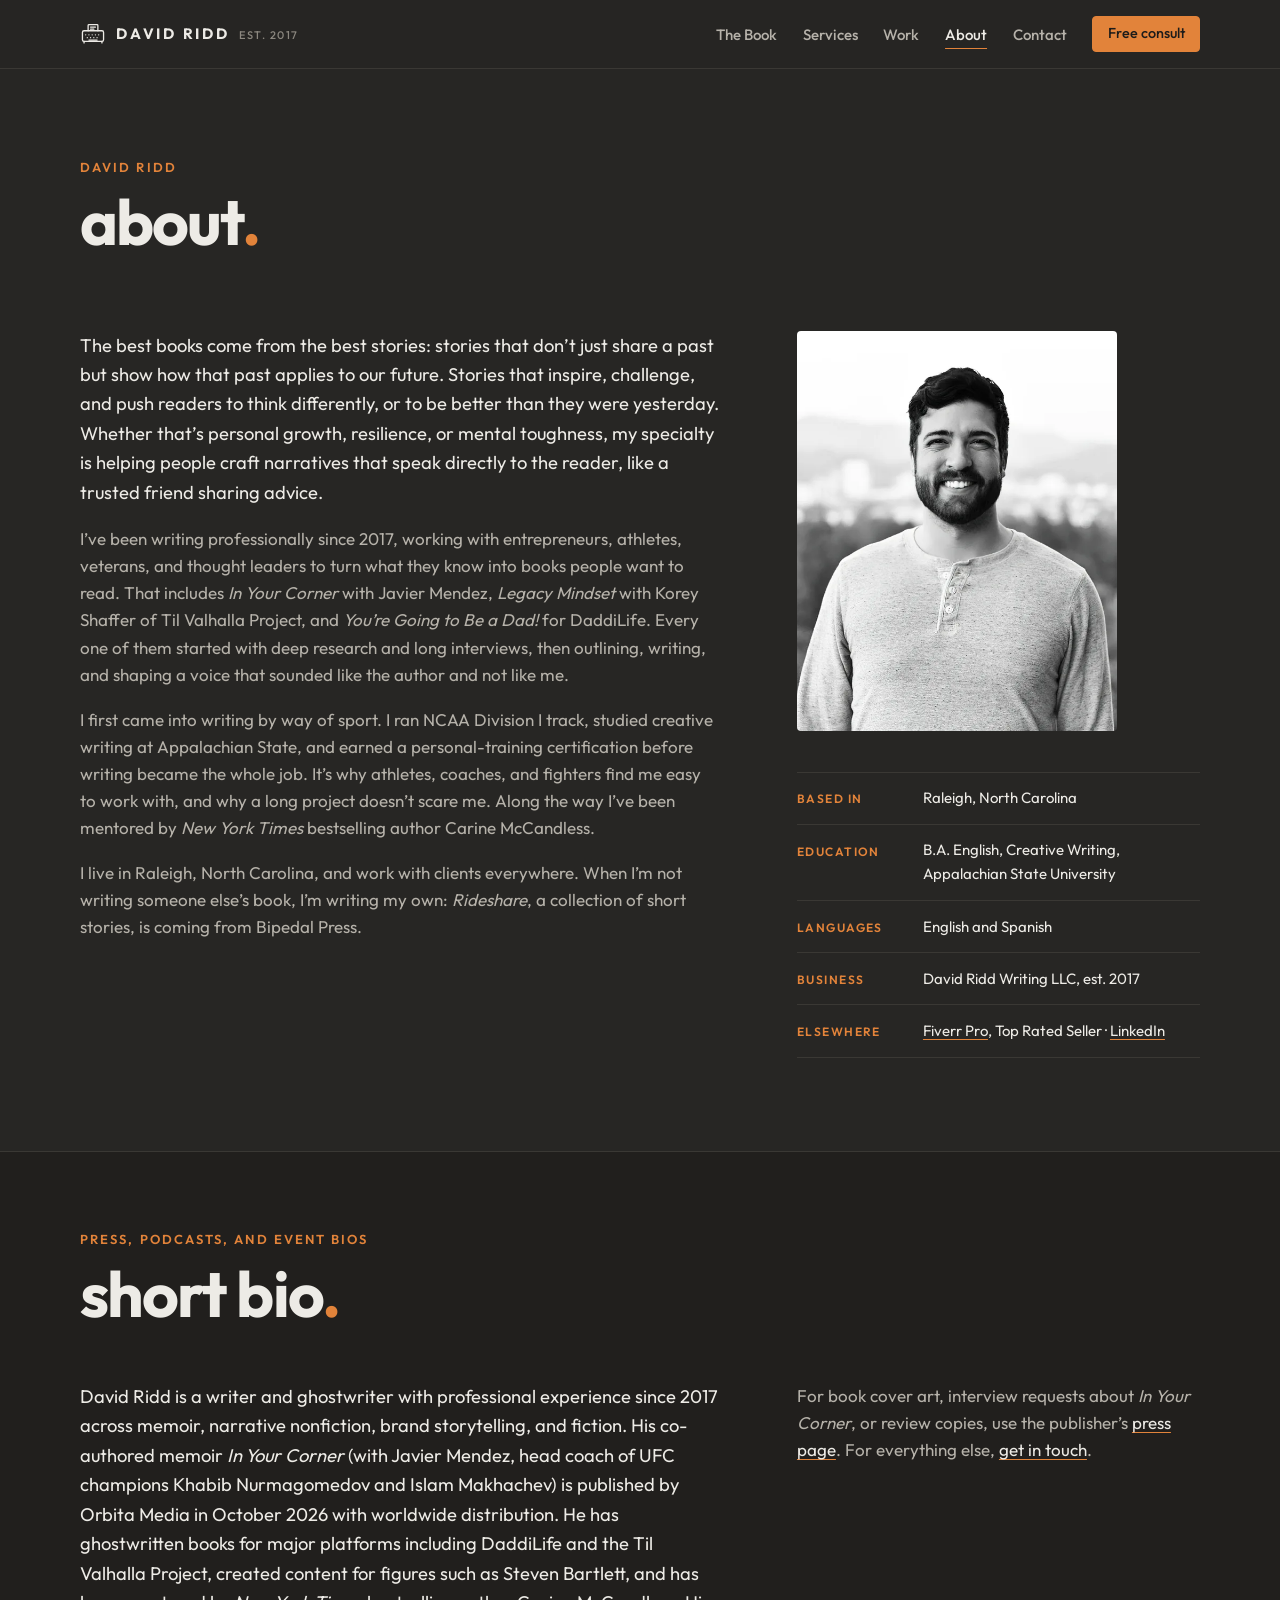
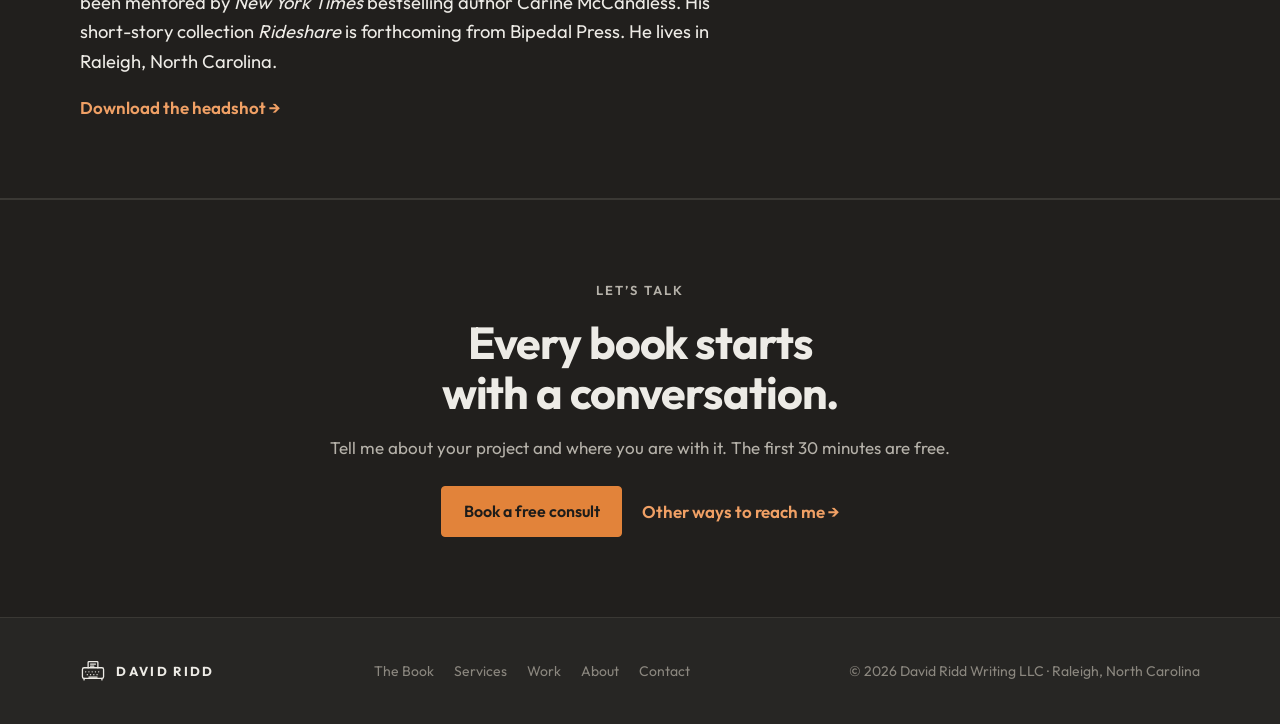
==== about/index.html @ ae66b0ed "Add site" ====
<!DOCTYPE html>
<html lang="en" class="no-js">
<head>
  <meta charset="utf-8">
  <meta name="viewport" content="width=device-width, initial-scale=1">
  <script>document.documentElement.className = document.documentElement.className.replace("no-js", "js");</script>
  <title>About David Ridd</title>
  <meta name="description" content="David Ridd came to writing by way of sport. Writer in Raleigh, North Carolina, since 2017; six books ghostwritten or co-authored.">
  <link rel="canonical" href="https://davidridd.com/about/">
  <meta name="robots" content="index, follow">
  <meta name="theme-color" content="#272624">
  <meta name="author" content="David Ridd">

  <!-- Social previews -->
  <meta property="og:type" content="website">
  <meta property="og:site_name" content="David Ridd">
  <meta property="og:title" content="About David Ridd">
  <meta property="og:description" content="David Ridd came to writing by way of sport. Writer in Raleigh, North Carolina, since 2017; six books ghostwritten or co-authored.">
  <meta property="og:url" content="https://davidridd.com/about/">
  <meta property="og:image" content="https://davidridd.com/assets/og-image.jpg">
  <meta property="og:image:width" content="1200">
  <meta property="og:image:height" content="630">
  <meta property="og:image:alt" content="David Ridd, ghostwriter and editor, with the cover of In Your Corner">
  <meta name="twitter:card" content="summary_large_image">
  <meta name="twitter:title" content="About David Ridd">
  <meta name="twitter:description" content="David Ridd came to writing by way of sport. Writer in Raleigh, North Carolina, since 2017; six books ghostwritten or co-authored.">
  <meta name="twitter:image" content="https://davidridd.com/assets/og-image.jpg">

  <!-- Icons -->
  <link rel="icon" href="../favicon.svg" type="image/svg+xml">
  <link rel="icon" href="../favicon-32.png" sizes="32x32" type="image/png">
  <link rel="apple-touch-icon" href="../apple-touch-icon.png">

  <!-- The typeface is self-hosted: the site makes no third-party requests -->
  <link rel="preload" href="../assets/fonts/Outfit.woff2" as="font" type="font/woff2" crossorigin>
  <link rel="stylesheet" href="../assets/styles.css">
  <script type="application/ld+json">
  {
    "@context": "https://schema.org",
    "@graph": [
      {
        "@type": "Person",
        "@id": "https://davidridd.com/#person",
        "name": "David Ridd",
        "alternateName": "David W. Riddleberger II",
        "jobTitle": "Ghostwriter, developmental editor, and novel coach",
        "description": "Ghostwriter, developmental editor, and novel coach based in Raleigh, North Carolina. Co-author of In Your Corner with Javier Mendez.",
        "url": "https://davidridd.com/",
        "image": "https://davidridd.com/assets/headshot-1200.jpg",
        "address": { "@type": "PostalAddress", "addressLocality": "Raleigh", "addressRegion": "NC", "addressCountry": "US" },
        "alumniOf": { "@type": "CollegeOrUniversity", "name": "Appalachian State University" },
        "knowsLanguage": ["en", "es"],
        "sameAs": ["https://www.linkedin.com/in/david-riddleberger-ii-784300b7/", "https://www.fiverr.com/davidridd1", "https://www.instagram.com/riddwrites/", "https://www.amazon.com/stores/David-Ridd/author/B06WVLKZYP"]
      },
      {
        "@type": "WebSite",
        "@id": "https://davidridd.com/#website",
        "url": "https://davidridd.com/",
        "name": "David Ridd",
        "publisher": { "@id": "https://davidridd.com/#person" }
      }
    ]
  }
  </script>
</head>
<body>
  <a class="skip" href="#main">Skip to content</a>
  <header class="site-header">
    <nav class="wrap nav" aria-label="Main">
      <a class="brand" href="../" aria-label="David Ridd, home">
        <svg viewBox="0 0 32 32" fill="none" stroke="currentColor" stroke-width="1.6" stroke-linecap="round" stroke-linejoin="round" aria-hidden="true" focusable="false">
          <path d="M10 12V5.5a1 1 0 0 1 1-1h10a1 1 0 0 1 1 1V12"/>
          <path d="M13 7.5h6M13 10h4"/>
          <rect x="3" y="12" width="26" height="13" rx="2"/>
          <path d="M7 17h.01M11 17h.01M15 17h.01M19 17h.01M23 17h.01M9 20.5h.01M13 20.5h.01M17 20.5h.01M21 20.5h.01"/>
          <path d="M11 23.5h10"/>
          <path d="M5 25v2M27 25v2"/>
        </svg>
        <span>David Ridd <small>est. 2017</small></span>
      </a>
      <button class="nav-toggle" type="button" aria-expanded="false" aria-controls="nav-links" aria-label="Open menu">
        <span></span><span></span><span></span>
      </button>
      <ul class="nav-links" id="nav-links">
        <li><a href="../book/">The Book</a></li>
        <li><a href="../services/">Services</a></li>
        <li><a href="../work/">Work</a></li>
        <li><a href="../about/" aria-current="page">About</a></li>
        <li><a href="../contact/">Contact</a></li>
        <li class="cta"><a class="btn btn-primary" href="https://calendly.com/davidriddwriting" target="_blank" rel="noopener">Free consult</a></li>
      </ul>
    </nav>
  </header>

  <main id="main">

    <section class="page-head">
      <div class="wrap">
        <div class="sec-head">
          <p class="eyebrow">David Ridd</p>
          <h1 class="sec-title">about<span class="dot">.</span></h1>
        </div>
      </div>
    </section>

    <section aria-label="About David Ridd">
      <div class="wrap">
        <div class="about-grid">
          <div class="about-text">
            <p>The best books come from the best stories: stories that don&rsquo;t just share a past but show how that past applies to our future. Stories that inspire, challenge, and push readers to think differently, or to be better than they were yesterday. Whether that&rsquo;s personal growth, resilience, or mental toughness, my specialty is helping people craft narratives that speak directly to the reader, like a trusted friend sharing advice.</p>
            <p>I&rsquo;ve been writing professionally since 2017, working with entrepreneurs, athletes, veterans, and thought leaders to turn what they know into books people want to read. That includes <em>In Your Corner</em> with Javier Mendez, <em>Legacy Mindset</em> with Korey Shaffer of Til Valhalla Project, and <em>You&rsquo;re Going to Be a Dad!</em> for DaddiLife. Every one of them started with deep research and long interviews, then outlining, writing, and shaping a voice that sounded like the author and not like me.</p>
            <p>I first came into writing by way of sport. I ran NCAA Division I track, studied creative writing at Appalachian State, and earned a personal-training certification before writing became the whole job. It&rsquo;s why athletes, coaches, and fighters find me easy to work with, and why a long project doesn&rsquo;t scare me. Along the way I&rsquo;ve been mentored by <em>New York Times</em> bestselling author Carine McCandless.</p>
            <p>I live in Raleigh, North Carolina, and work with clients everywhere. When I&rsquo;m not writing someone else&rsquo;s book, I&rsquo;m writing my own: <em>Rideshare</em>, a collection of short stories, is coming from Bipedal Press.</p>
          </div>
          <div class="about-side">
            <picture>
              <source type="image/webp" srcset="../assets/headshot-600.webp 600w, ../assets/headshot-1200.webp 1200w" sizes="(max-width: 820px) 300px, 320px">
              <img src="../assets/headshot-600.jpg" srcset="../assets/headshot-600.jpg 600w, ../assets/headshot-1200.jpg 1200w" sizes="(max-width: 820px) 300px, 320px" width="600" height="769" alt="David Ridd, smiling, in a grey henley with a city skyline out of focus behind him">
            </picture>
            <dl class="facts">
              <div><dt>Based in</dt><dd>Raleigh, North Carolina</dd></div>
              <div><dt>Education</dt><dd>B.A. English, Creative Writing, Appalachian State University</dd></div>
              <div><dt>Languages</dt><dd>English and Spanish</dd></div>
              <div><dt>Business</dt><dd>David Ridd Writing LLC, est. 2017</dd></div>
              <div><dt>Elsewhere</dt><dd><a href="https://www.fiverr.com/davidridd1" target="_blank" rel="noopener">Fiverr Pro</a>, Top Rated Seller &middot; <a href="https://www.linkedin.com/in/david-riddleberger-ii-784300b7/" target="_blank" rel="noopener">LinkedIn</a></dd></div>
            </dl>
          </div>
        </div>
      </div>
    </section>

    <section class="tint" aria-labelledby="press-label">
      <div class="wrap">
        <div class="sec-head">
          <p class="eyebrow">Press, podcasts, and event bios</p>
          <h2 class="sec-title" id="press-label">short bio<span class="dot">.</span></h2>
        </div>
        <div class="about-grid">
          <div class="about-text">
            <p class="muted">David Ridd is a writer and ghostwriter with professional experience since 2017 across memoir, narrative nonfiction, brand storytelling, and fiction. His co-authored memoir <em>In Your Corner</em> (with Javier Mendez, head coach of UFC champions Khabib Nurmagomedov and Islam Makhachev) is published by Orbita Media in October 2026 with worldwide distribution. He has ghostwritten books for major platforms including DaddiLife and the Til Valhalla Project, created content for figures such as Steven Bartlett, and has been mentored by <em>New York Times</em> bestselling author Carine McCandless. His short-story collection <em>Rideshare</em> is forthcoming from Bipedal Press. He lives in Raleigh, North Carolina.</p>
            <p><a class="arrow-link" href="../assets/headshot-1200.jpg" download="David-Ridd-headshot.jpg">Download the headshot</a></p>
          </div>
          <div class="about-side">
            <p class="muted">For book cover art, interview requests about <em>In Your Corner</em>, or review copies, use the publisher&rsquo;s <a href="https://inyourcornerbook.com/pages/press" target="_blank" rel="noopener">press page</a>. For everything else, <a href="../contact/">get in touch</a>.</p>
          </div>
        </div>
      </div>
    </section>

    <section class="cta-band" aria-labelledby="cta-title">
      <div class="wrap inner">
        <p class="eyebrow">Let&rsquo;s talk</p>
        <h2 id="cta-title">Every book starts with a conversation.</h2>
        <p>Tell me about your project and where you are with it. The first 30 minutes are free.</p>
        <div class="actions">
          <a class="btn btn-primary" href="https://calendly.com/davidriddwriting" target="_blank" rel="noopener">Book a free consult</a>
          <a class="arrow-link" href="../contact/">Other ways to reach me</a>
        </div>
      </div>
    </section>

  </main>

  <footer class="site-footer">
    <div class="wrap footer-grid">
      <a class="brand" href="../">
        <svg viewBox="0 0 32 32" fill="none" stroke="currentColor" stroke-width="1.6" stroke-linecap="round" stroke-linejoin="round" aria-hidden="true" focusable="false">
          <path d="M10 12V5.5a1 1 0 0 1 1-1h10a1 1 0 0 1 1 1V12"/>
          <path d="M13 7.5h6M13 10h4"/>
          <rect x="3" y="12" width="26" height="13" rx="2"/>
          <path d="M7 17h.01M11 17h.01M15 17h.01M19 17h.01M23 17h.01M9 20.5h.01M13 20.5h.01M17 20.5h.01M21 20.5h.01"/>
          <path d="M11 23.5h10"/>
          <path d="M5 25v2M27 25v2"/>
        </svg>
        <span>David Ridd</span>
      </a>
      <ul class="footer-links"><li><a href="../book/">The Book</a></li><li><a href="../services/">Services</a></li><li><a href="../work/">Work</a></li><li><a href="../about/">About</a></li><li><a href="../contact/">Contact</a></li></ul>
      <p>&copy; 2026 David Ridd Writing LLC &middot; Raleigh, North Carolina</p>
    </div>
  </footer>

  <script src="../assets/site.js" defer></script>
</body>
</html>
---- assets/styles.css ----
/* davidridd.com
   Layout: short pages with one reading measure for prose, a wider bleed for the
   book, thin hairlines as breaks, and the bold lowercase-with-period section
   labels carried over from Ridd's portfolio.
   Palette: Ridd's own charcoal and cream, with a burnt-orange accent.
   To change the accent, edit --accent and --accent-2 below; nothing else. */

@font-face {
  font-family: "Outfit";
  src: url("fonts/Outfit.woff2") format("woff2");
  font-weight: 100 900;
  font-style: normal;
  font-display: swap;
}

:root {
  color-scheme: dark;
  --bg: #272624;
  --bg-2: #211f1d;
  --ink: #edebe6;
  --ink-2: #b6b2aa;
  --ink-3: #8b877f;
  --rule: #3a3834;
  --accent: #e2833a;
  --accent-2: #f0a065;
  --accent-ink: #1d1c1a;
  --sans: "Outfit", -apple-system, BlinkMacSystemFont, "Segoe UI", Roboto, "Helvetica Neue", Arial, sans-serif;
  --wrap: 1120px;
  --gutter: clamp(16px, 5vw, 48px);
  --measure: 62ch;
  --nav-h: 68px;
}

/* ---------- Base ---------- */
*, *::before, *::after { box-sizing: border-box; }
html { scroll-behavior: smooth; -webkit-text-size-adjust: 100%; }
@media (prefers-reduced-motion: reduce) {
  html { scroll-behavior: auto; }
  *, *::before, *::after { transition: none !important; animation: none !important; }
}
body {
  margin: 0;
  background: var(--bg);
  color: var(--ink);
  font-family: var(--sans);
  font-size: 1.0625rem;
  line-height: 1.6;
  -webkit-font-smoothing: antialiased;
  text-rendering: optimizeLegibility;
}
img { max-width: 100%; height: auto; display: block; }
a { color: var(--ink); text-decoration: underline; text-decoration-thickness: 1px; text-underline-offset: 0.18em; text-decoration-color: var(--accent); }
a:hover { color: var(--accent-2); text-decoration-color: currentColor; }
:focus-visible { outline: 2px solid var(--accent-2); outline-offset: 3px; border-radius: 2px; }
h1, h2, h3 { font-family: var(--sans); font-weight: 700; line-height: 1.1; margin: 0; text-wrap: balance; letter-spacing: -0.015em; }
p { margin: 0; }
ul, ol { margin: 0; padding: 0; }
em, i { font-style: italic; }
strong { font-weight: 600; }
.wrap { width: min(100% - 2 * var(--gutter), var(--wrap)); margin-inline: auto; }
.measure { max-width: var(--measure); }

.skip {
  position: absolute; left: 16px; top: -60px; z-index: 100;
  background: var(--accent); color: var(--accent-ink); padding: .6em 1em; border-radius: 4px; font-weight: 600;
}
.skip:focus { top: 12px; }

/* ---------- Type roles ---------- */
.eyebrow {
  font-size: .8125rem;
  font-weight: 600;
  letter-spacing: .16em;
  text-transform: uppercase;
  color: var(--accent);
}
.sec-title {
  font-size: clamp(2.6rem, 1.6rem + 3vw, 4.2rem);
  font-weight: 700;
  letter-spacing: -0.03em;
  line-height: 1;
}
.sec-title .dot { color: var(--accent); }
.lead { font-size: 1.2rem; line-height: 1.55; color: var(--ink-2); font-weight: 400; }
.muted { color: var(--ink-2); }
.small { font-size: .9375rem; }

/* ---------- Buttons ---------- */
.btn {
  display: inline-flex; align-items: center; gap: .5em;
  font-weight: 600; font-size: 1rem; line-height: 1.2;
  padding: .95em 1.35em; border-radius: 4px; text-decoration: none;
  border: 1px solid transparent; white-space: nowrap;
  transition: background-color .15s ease, border-color .15s ease, color .15s ease, transform .15s ease;
}
.btn-primary { background: var(--accent); color: var(--accent-ink); border-color: var(--accent); }
.btn-primary:hover { background: var(--accent-2); border-color: var(--accent-2); color: var(--accent-ink); }
.btn-ghost { background: transparent; color: var(--ink); border-color: var(--ink-3); }
.btn-ghost:hover { border-color: var(--ink); color: var(--ink); }
.btn:active { transform: translateY(1px); }
.arrow-link { font-weight: 600; text-decoration: none; color: var(--accent-2); }
.arrow-link::after { content: " \2192"; }
.arrow-link:hover { text-decoration: underline; color: var(--ink); }

/* ---------- Header / nav ---------- */
.site-header {
  position: sticky; top: 0; z-index: 50;
  background: rgba(39, 38, 36, .88);
  -webkit-backdrop-filter: blur(10px); backdrop-filter: blur(10px);
  border-bottom: 1px solid var(--rule);
}
.nav {
  height: var(--nav-h);
  display: flex; align-items: center; justify-content: space-between; gap: 1rem;
}
.brand {
  display: inline-flex; align-items: center; gap: .65rem;
  color: var(--ink); text-decoration: none;
  font-weight: 700; letter-spacing: .18em; font-size: .9375rem; text-transform: uppercase;
}
.brand:hover { color: var(--ink); }
.brand svg { width: 26px; height: 26px; color: var(--ink); flex: none; }
.brand small { font-weight: 500; letter-spacing: .14em; font-size: .6875rem; color: var(--ink-3); margin-left: .25rem; }
.nav-links { display: flex; align-items: center; gap: 1.6rem; list-style: none; }
.nav-links a { color: var(--ink-2); text-decoration: none; font-size: .9375rem; font-weight: 500; }
.nav-links a:hover { color: var(--ink); }
.nav-links a[aria-current="page"] { color: var(--ink); text-decoration: underline; text-decoration-color: var(--accent); text-underline-offset: .5em; }
.nav-links .btn { padding: .6em 1em; font-size: .9rem; }
.nav-links a.btn-primary { color: var(--accent-ink); }
.nav-links a.btn-primary:hover { color: var(--accent-ink); }
.nav-toggle {
  display: none; background: none; border: 1px solid var(--rule); color: var(--ink);
  width: 42px; height: 42px; border-radius: 4px; cursor: pointer; padding: 0;
}
.nav-toggle span { display: block; width: 18px; height: 2px; background: currentColor; margin: 4px auto; transition: transform .2s ease, opacity .2s ease; }
@media (max-width: 860px) {
  .nav-toggle { display: inline-block; }
  .nav-links {
    display: none; position: absolute; left: 0; right: 0; top: var(--nav-h);
    flex-direction: column; align-items: stretch; gap: 0;
    background: var(--bg-2); border-bottom: 1px solid var(--rule);
    padding: .5rem var(--gutter) 1rem;
  }
  .nav-links li { border-top: 1px solid var(--rule); }
  .nav-links li:first-child { border-top: 0; }
  .nav-links a { display: block; padding: .9rem 0; font-size: 1.05rem; }
  .nav-links a[aria-current="page"] { text-decoration: none; color: var(--accent-2); }
  .nav-links .btn { margin-top: .75rem; justify-content: center; text-align: center; }
  .nav-links li.cta { border-top: 0; }
  .site-header[data-open="true"] .nav-links { display: flex; }
  .site-header[data-open="true"] .nav-toggle span:nth-child(1) { transform: translateY(6px) rotate(45deg); }
  .site-header[data-open="true"] .nav-toggle span:nth-child(2) { opacity: 0; }
  .site-header[data-open="true"] .nav-toggle span:nth-child(3) { transform: translateY(-6px) rotate(-45deg); }
}

/* ---------- Sections ---------- */
section { padding-block: clamp(3.5rem, 6vw, 5rem); }
section.tint { background: var(--bg-2); border-top: 1px solid var(--rule); border-bottom: 1px solid var(--rule); }
section.tint + section.tint { border-top: 0; }
.sec-head { display: grid; gap: .75rem; margin-bottom: clamp(2rem, 5vw, 3.5rem); }
.sec-head .lead { max-width: var(--measure); margin-top: .25rem; }
.sec-head .row { display: flex; flex-wrap: wrap; align-items: baseline; justify-content: space-between; gap: 1rem; }
.page-head { padding-block: clamp(3rem, 7vw, 5.5rem) 0; }
.page-head .sec-head { margin-bottom: 0; }

/* ---------- Hero ---------- */
.hero { padding-block: clamp(3rem, 7vw, 5.5rem) clamp(2.5rem, 4vw, 3.5rem); }
.hero-grid {
  display: grid; grid-template-columns: minmax(0, 1.15fr) minmax(0, .85fr);
  gap: clamp(2rem, 6vw, 5rem); align-items: center;
}
.hero-text { border-left: 1px solid var(--ink-3); padding-left: clamp(1.25rem, 3vw, 2.25rem); display: grid; gap: 1.4rem; min-width: 0; }
.hero h1 {
  font-size: clamp(2.5rem, 1.3rem + 4.2vw, 4.3rem);
  letter-spacing: -0.03em; line-height: 1.02;
}
.hero h1 em { font-style: italic; margin-right: .08em; }
.hero .lead { max-width: 56ch; }
.hero-actions { display: flex; flex-wrap: wrap; gap: .8rem 1.25rem; align-items: center; }
.hero-photo { margin: 0; justify-self: end; width: min(100%, 420px); min-width: 0; }
.hero-photo img { width: 100%; aspect-ratio: 4 / 5; object-fit: cover; object-position: 50% 20%; border-radius: 4px; }
.hero-photo figcaption { margin-top: .75rem; font-size: .8125rem; color: var(--ink-3); letter-spacing: .06em; }
@media (max-width: 820px) {
  .hero-grid { grid-template-columns: 1fr; }
  .hero-photo { order: -1; justify-self: start; width: min(100%, 300px); }
  .hero-photo img { aspect-ratio: 1 / 1; object-position: 50% 25%; }
}

/* Proof strip */
.proof {
  margin-top: clamp(2.5rem, 5vw, 3.5rem);
  display: grid; grid-template-columns: repeat(4, minmax(0, 1fr)); gap: 1.5rem 2rem;
  border-top: 1px solid var(--rule); padding-top: 1.75rem;
}
.proof div { display: grid; gap: .25rem; align-content: start; min-width: 0; }
.proof dt { font-size: 2rem; font-weight: 600; line-height: 1; color: var(--ink); letter-spacing: -0.02em; font-variant-numeric: tabular-nums; }
.proof dd { margin: 0; font-size: .875rem; color: var(--ink-2); }
@media (max-width: 720px) { .proof { grid-template-columns: repeat(2, minmax(0, 1fr)); } }

/* ---------- Book ---------- */
.book-grid {
  display: grid; grid-template-columns: minmax(0, .8fr) minmax(0, 1.2fr);
  gap: clamp(2rem, 6vw, 5rem); align-items: start;
}
.book-cover { margin: 0; width: min(100%, 360px); justify-self: center; }
.book-cover-sticky { position: sticky; top: calc(var(--nav-h) + 2rem); }
.book-cover img { width: 100%; border-radius: 3px; box-shadow: 0 40px 70px -30px rgba(0,0,0,.9), 0 0 0 1px rgba(255,255,255,.05); }
.book-body { display: grid; gap: 1.25rem; min-width: 0; }
.book-title { font-size: clamp(2.2rem, 1.4rem + 2.4vw, 3.2rem); line-height: 1.02; letter-spacing: -0.03em; }
.book-sub { font-size: 1.2rem; color: var(--ink-2); line-height: 1.4; font-weight: 400; }
.book-meta { display: grid; gap: .25rem; font-size: .9375rem; color: var(--ink-2); }
.book-meta strong { color: var(--ink); font-weight: 600; }
.book-meta .credit em { color: var(--accent-2); font-style: normal; font-weight: 600; }
.epigraph {
  border-left: 2px solid var(--accent); padding-left: 1.1rem; margin: 0;
  font-size: 1.3rem; line-height: 1.4; color: var(--ink); font-weight: 500; letter-spacing: -0.01em;
}
.epigraph cite { display: block; margin-top: .5rem; font-style: normal; font-size: .8125rem; letter-spacing: .1em; text-transform: uppercase; color: var(--ink-3); font-weight: 500; }
.book-actions { display: flex; flex-wrap: wrap; gap: .8rem 1.25rem; align-items: center; margin-top: .25rem; }
.book-teaser .book-cover { width: min(100%, 280px); }
@media (max-width: 820px) {
  .book-grid { grid-template-columns: 1fr; }
  .book-cover, .book-teaser .book-cover { justify-self: start; width: min(100%, 240px); }
  .book-cover-sticky { position: static; }
}

/* Case-study list on the book page */
.checklist { list-style: none; display: grid; grid-template-columns: repeat(2, minmax(0, 1fr)); gap: 1rem 2.5rem; max-width: 60rem; }
.checklist li { display: grid; grid-template-columns: 1.4rem minmax(0, 1fr); gap: .75rem; color: var(--ink-2); border-top: 1px solid var(--rule); padding-top: .9rem; }
.checklist li::before { content: "\2014"; color: var(--accent); font-weight: 600; }
.checklist strong { color: var(--ink); display: block; font-weight: 600; }
@media (max-width: 720px) { .checklist { grid-template-columns: 1fr; } }

/* ---------- Services ---------- */
.services { display: grid; grid-template-columns: repeat(3, minmax(0, 1fr)); gap: clamp(1.5rem, 4vw, 3rem); }
.service { border-top: 1px solid var(--ink-3); padding-top: 1.4rem; display: grid; grid-template-rows: auto 1fr auto auto; gap: .9rem; align-content: start; min-width: 0; }
.service h3 { font-size: 1.6rem; }
.service p { color: var(--ink-2); }
.service .price { font-size: .875rem; font-weight: 600; letter-spacing: .08em; text-transform: uppercase; color: var(--ink); }
.service .price span { color: var(--accent-2); }
.services-note { margin-top: 2.5rem; color: var(--ink-2); max-width: var(--measure); }
@media (max-width: 820px) { .services { grid-template-columns: 1fr; } }

/* ---------- Process ---------- */
.steps { display: grid; grid-template-columns: repeat(4, minmax(0, 1fr)); gap: 2rem; counter-reset: step; list-style: none; }
.steps li { display: grid; gap: .5rem; align-content: start; min-width: 0; border-top: 1px solid var(--rule); padding-top: 1.2rem; }
.steps li::before {
  counter-increment: step; content: counter(step, decimal-leading-zero);
  font-size: 1.25rem; font-weight: 600; color: var(--accent); line-height: 1; letter-spacing: .04em;
}
.steps h3 { font-size: 1.3rem; }
.steps p { color: var(--ink-2); font-size: .9875rem; }
@media (max-width: 820px) { .steps { grid-template-columns: repeat(2, minmax(0, 1fr)); } }
@media (max-width: 480px) { .steps { grid-template-columns: 1fr; } }

/* ---------- FAQ ---------- */
.faq { display: grid; gap: 0; max-width: 60rem; border-top: 1px solid var(--rule); }
.faq div { display: grid; grid-template-columns: minmax(0, .9fr) minmax(0, 1.4fr); gap: .5rem 2.5rem; padding: 1.25rem 0; border-bottom: 1px solid var(--rule); }
.faq h3 { font-size: 1.15rem; font-weight: 600; }
.faq p { color: var(--ink-2); }
@media (max-width: 720px) { .faq div { grid-template-columns: 1fr; } }

/* ---------- Testimonials ---------- */
.carousel { display: grid; gap: 2rem; justify-items: center; }
.slides { display: grid; width: 100%; }
.slides .quote { grid-area: 1 / 1; align-content: center; transition: opacity .45s ease; }
.js .slides .quote:not(.is-active) { opacity: 0; visibility: hidden; pointer-events: none; }
.no-js .slides { gap: 3rem; }
.no-js .slides .quote { grid-area: auto; }
.carousel-nav { display: none; align-items: center; gap: 1.25rem; }
.js .carousel-nav[data-count]:not([data-count="1"]) { display: flex; }
.c-btn { background: none; border: 1px solid var(--rule); color: var(--ink-2); width: 40px; height: 40px; border-radius: 50%; cursor: pointer; font-size: 1.1rem; line-height: 1; display: grid; place-items: center; transition: border-color .15s ease, color .15s ease; }
.c-btn:hover { border-color: var(--accent); color: var(--accent-2); }
.dots { display: flex; gap: .6rem; }
.dots button { width: 10px; height: 10px; border-radius: 50%; border: 0; padding: 0; background: var(--rule); cursor: pointer; transition: background-color .15s ease, transform .15s ease; }
.dots button[aria-selected="true"] { background: var(--accent); transform: scale(1.2); }
.dots button:hover { background: var(--ink-3); }
.visually-hidden { position: absolute; width: 1px; height: 1px; overflow: hidden; clip: rect(0 0 0 0); clip-path: inset(50%); white-space: nowrap; }
.quote { max-width: 52ch; margin-inline: auto; text-align: center; display: grid; gap: 1.4rem; justify-items: center; }
.quote .mark { font-size: 4.5rem; line-height: .5; color: var(--accent); font-weight: 700; }
.quote blockquote { margin: 0; font-size: clamp(1.15rem, 1rem + .7vw, 1.4rem); line-height: 1.55; font-weight: 400; text-wrap: pretty; }
.quote figcaption { font-size: .8125rem; letter-spacing: .12em; text-transform: uppercase; color: var(--ink-2); font-weight: 500; }
.quote figcaption em { font-style: italic; text-transform: none; letter-spacing: 0; font-size: 1rem; color: var(--ink); font-weight: 500; }
.quote figcaption a { color: var(--ink); text-decoration: none; }
.quote figcaption a:hover { color: var(--accent-2); text-decoration: underline; }

/* ---------- Work ---------- */
.work { list-style: none; border-top: 1px solid var(--rule); }
.work li {
  display: grid; grid-template-columns: 200px minmax(0, 1fr); gap: .5rem 2.5rem;
  padding: 1.5rem 0; border-bottom: 1px solid var(--rule);
}
.work .role { font-size: .8125rem; font-weight: 600; letter-spacing: .12em; text-transform: uppercase; color: var(--accent); padding-top: .3rem; }
.work h3 { font-size: 1.35rem; line-height: 1.25; font-weight: 600; letter-spacing: -0.01em; }
.work h3 span { font-size: .9375rem; color: var(--ink-2); font-style: normal; font-weight: 400; display: block; margin-top: .3rem; letter-spacing: 0; }
.work p { color: var(--ink-2); margin-top: .55rem; max-width: var(--measure); }
.work h3 a { color: var(--ink); text-decoration: none; }
.work h3 a::after { content: " \2197"; font-size: .7em; color: var(--accent); font-style: normal; }
.work h3 a:hover { color: var(--accent-2); text-decoration: underline; }
@media (max-width: 720px) { .work li { grid-template-columns: 1fr; gap: .35rem; } }

/* ---------- Own writing ---------- */
.writing { display: grid; grid-template-columns: repeat(2, minmax(0, 1fr)); gap: clamp(1.5rem, 4vw, 3rem); }
.writing > div { border-top: 1px solid var(--ink-3); padding-top: 1.4rem; display: grid; gap: .8rem; align-content: start; min-width: 0; }
.writing h3 { font-size: 1.6rem; }
.writing .tag { font-size: .8125rem; font-weight: 600; letter-spacing: .12em; text-transform: uppercase; color: var(--accent); }
.writing p { color: var(--ink-2); }
.story-list { list-style: none; display: flex; flex-wrap: wrap; gap: .5rem .75rem; font-size: 1.15rem; font-weight: 500; font-style: italic; }
.story-list li + li::before { content: "\00B7"; color: var(--accent); margin-right: .75rem; font-style: normal; }
@media (max-width: 720px) { .writing { grid-template-columns: 1fr; } }

/* ---------- About ---------- */
.about-grid { display: grid; grid-template-columns: minmax(0, 1.35fr) minmax(0, .85fr); gap: clamp(2rem, 6vw, 5rem); align-items: start; }
.about-text { display: grid; gap: 1.1rem; max-width: var(--measure); min-width: 0; }
.about-text p { color: var(--ink-2); }
.about-text p:first-of-type { color: var(--ink); font-size: 1.15rem; }
.about-side { display: grid; gap: 1.5rem; }
.about-side img { width: min(100%, 320px); aspect-ratio: 4 / 5; object-fit: cover; object-position: 50% 20%; border-radius: 4px; }
.facts { display: grid; gap: 0; border-top: 1px solid var(--rule); }
.facts div { display: grid; grid-template-columns: 110px minmax(0, 1fr); gap: 1rem; padding: .85rem 0; border-bottom: 1px solid var(--rule); font-size: .9375rem; }
.facts dt { color: var(--accent); font-size: .75rem; font-weight: 600; letter-spacing: .12em; text-transform: uppercase; padding-top: .2rem; }
.facts dd { margin: 0; color: var(--ink); }
@media (max-width: 820px) { .about-grid { grid-template-columns: 1fr; } }

/* ---------- Contact ---------- */
.contact { text-align: center; }
.contact-inner { display: grid; gap: 1.5rem; justify-items: center; max-width: 46rem; margin-inline: auto; }
.contact h1, .contact h2 { font-size: clamp(2.4rem, 1.6rem + 3vw, 4rem); letter-spacing: -0.03em; line-height: 1.02; }
.contact .lead { max-width: 44ch; }
.contact-email { font-size: 1.05rem; }
.contact-email a { font-weight: 600; }
.socials { list-style: none; display: flex; flex-wrap: wrap; justify-content: center; gap: .5rem 1.75rem; margin-top: .5rem; }
.socials a { color: var(--ink-2); text-decoration: none; font-size: .9375rem; font-weight: 500; }
.socials a:hover { color: var(--ink); }
.expect { list-style: none; display: grid; grid-template-columns: repeat(3, minmax(0, 1fr)); gap: 1.5rem 2rem; text-align: left; max-width: 60rem; margin-inline: auto; }
.expect li { border-top: 1px solid var(--rule); padding-top: 1rem; color: var(--ink-2); }
.expect strong { display: block; color: var(--ink); font-weight: 600; margin-bottom: .25rem; }
@media (max-width: 720px) { .expect { grid-template-columns: 1fr; } }

/* CTA band (every page except contact) */
.cta-band { background: var(--bg-2); border-top: 1px solid var(--rule); padding-block: clamp(3rem, 7vw, 5rem); text-align: center; }
.cta-band .inner { display: grid; gap: 1.1rem; justify-items: center; max-width: 42rem; margin-inline: auto; }
.cta-band h2 { font-size: clamp(1.9rem, 1.3rem + 2vw, 2.8rem); letter-spacing: -0.025em; }
.cta-band p { color: var(--ink-2); }
.cta-band .actions { display: flex; flex-wrap: wrap; justify-content: center; gap: .8rem 1.25rem; align-items: center; margin-top: .4rem; }

/* ---------- Footer ---------- */
.site-footer { border-top: 1px solid var(--rule); padding-block: 2.5rem; font-size: .875rem; color: var(--ink-3); }
.footer-grid { display: flex; flex-wrap: wrap; justify-content: space-between; align-items: center; gap: 1rem 2rem; }
.footer-grid .brand { font-size: .8125rem; }
.site-footer p { margin: 0; }
.site-footer .tag { color: var(--ink-2); font-size: 1rem; font-weight: 500; }
.footer-links { list-style: none; display: flex; flex-wrap: wrap; gap: .25rem 1.25rem; }
.footer-links a { color: var(--ink-3); text-decoration: none; }
.footer-links a:hover { color: var(--ink); }
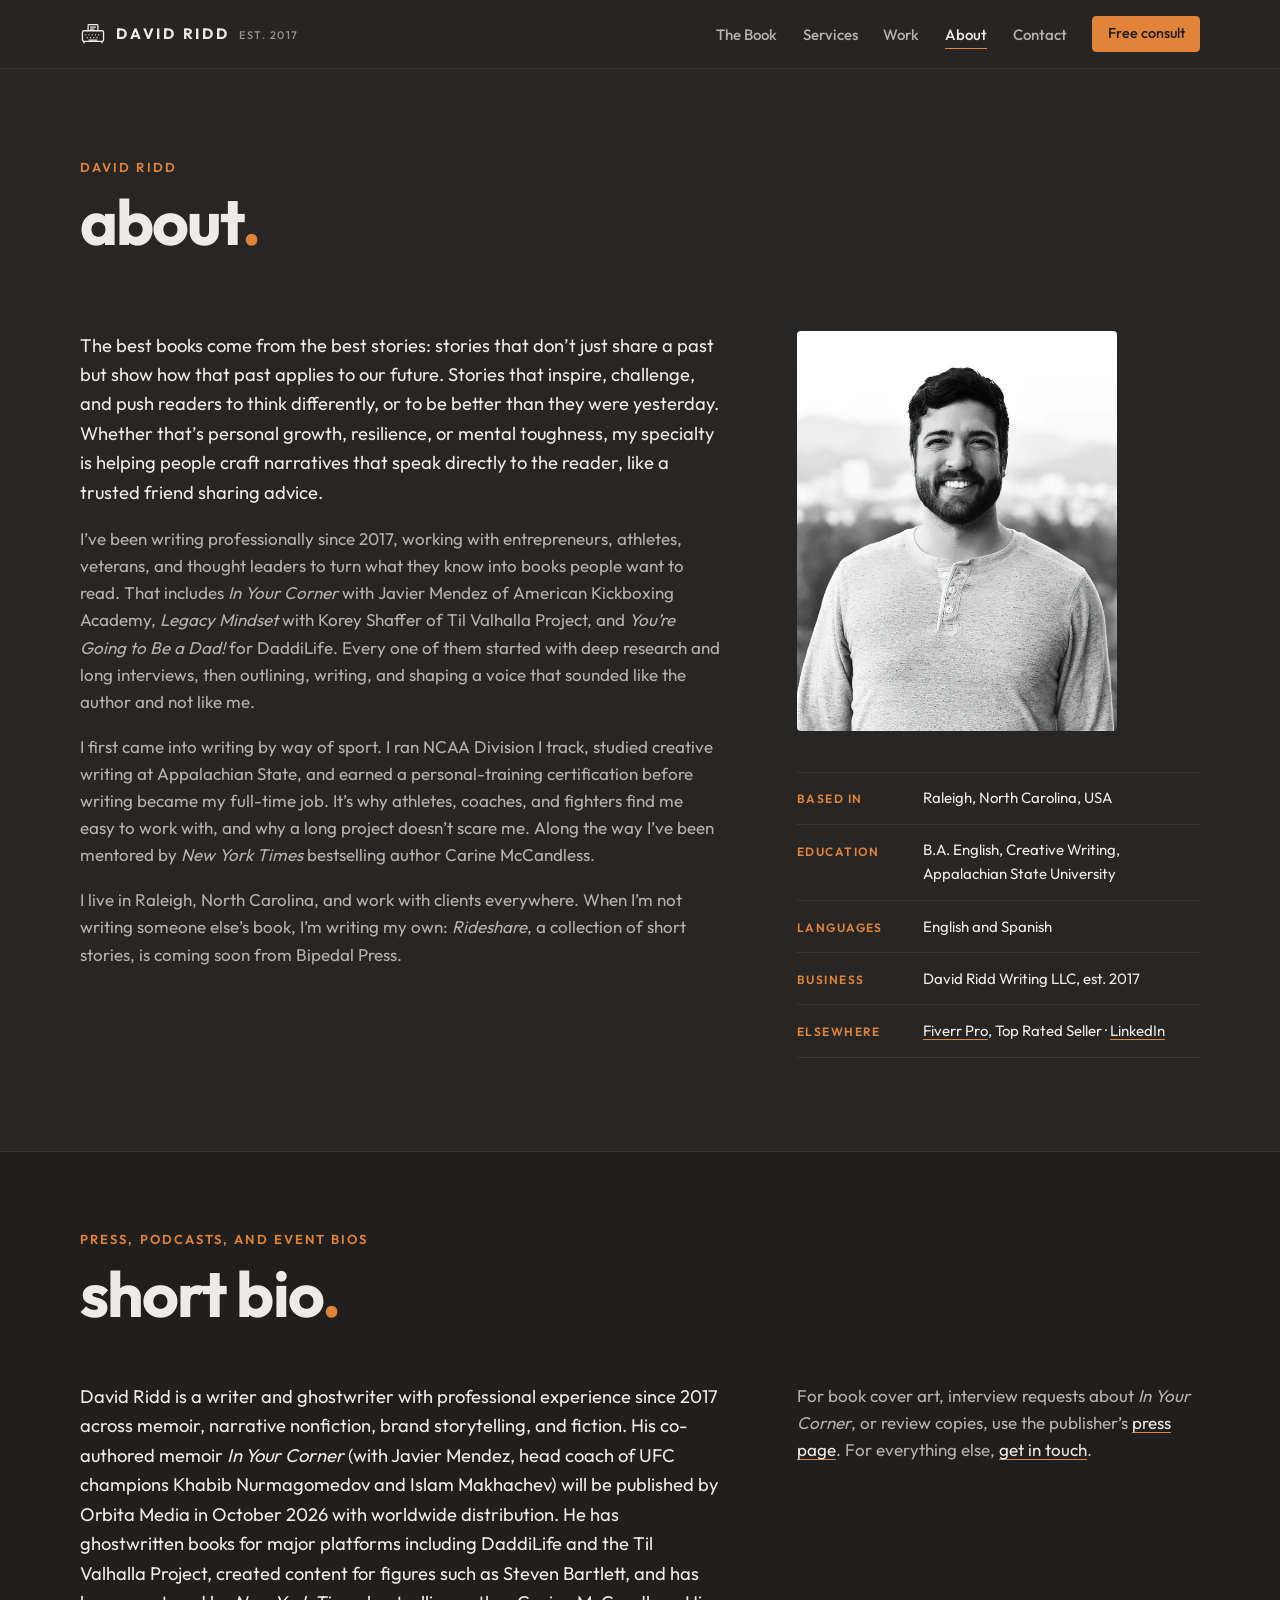
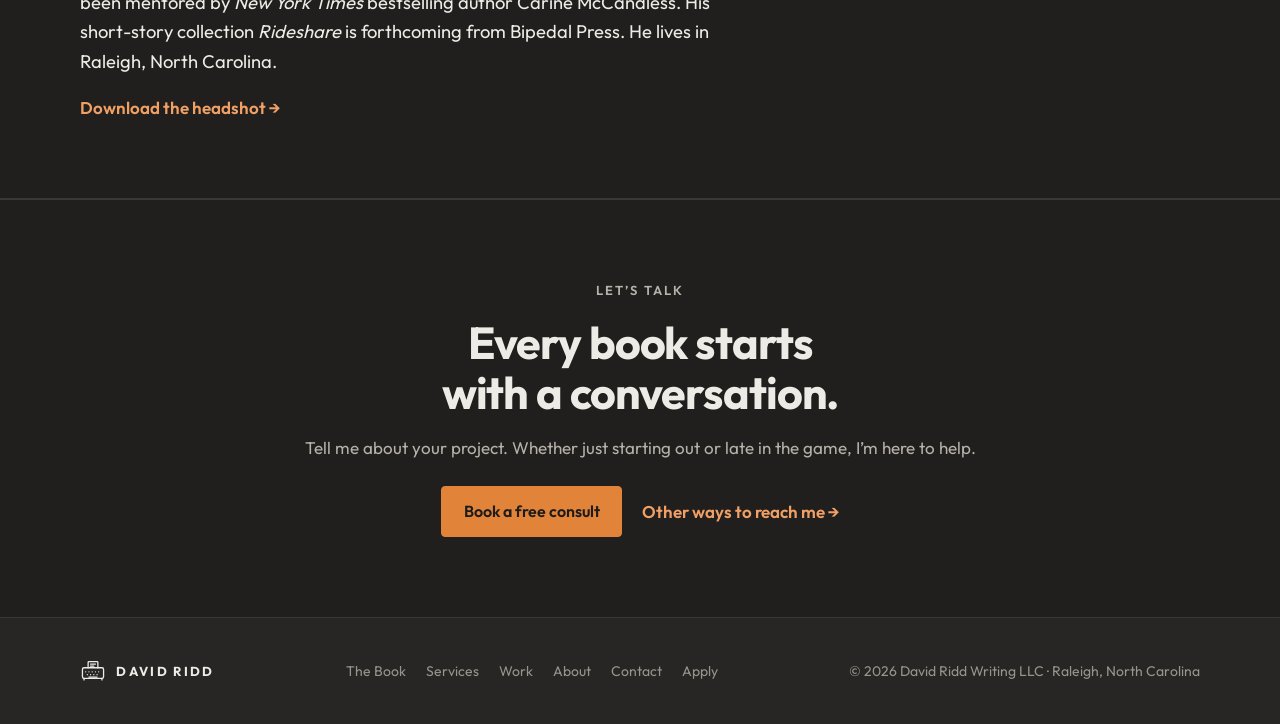
==== commit 26f80ae9: "add file" ====
--- a/about/index.html
+++ b/about/index.html
@@ -3,9 +3,11 @@
 <head>
   <meta charset="utf-8">
   <meta name="viewport" content="width=device-width, initial-scale=1">
+  <meta http-equiv="Content-Security-Policy" content="default-src 'self'; script-src 'self' 'sha256-eTOJgkjUMR9tZ2EpyJgH2GtlrxRBMVJXAQkWKiuHspg='; style-src 'self'; img-src 'self' data:; font-src 'self'; connect-src 'none'; object-src 'none'; base-uri 'self'; form-action 'none'">
+  <meta name="referrer" content="strict-origin-when-cross-origin">
   <script>document.documentElement.className = document.documentElement.className.replace("no-js", "js");</script>
   <title>About David Ridd</title>
-  <meta name="description" content="David Ridd came to writing by way of sport. Writer in Raleigh, North Carolina, since 2017; six books ghostwritten or co-authored.">
+  <meta name="description" content="David Ridd is a writer based in Raleigh, North Carolina. He has ghostwritten or co-authored six non-fiction books and completed hundreds of creative fiction projects.">
   <link rel="canonical" href="https://davidridd.com/about/">
   <meta name="robots" content="index, follow">
   <meta name="theme-color" content="#272624">
@@ -15,7 +17,7 @@
   <meta property="og:type" content="website">
   <meta property="og:site_name" content="David Ridd">
   <meta property="og:title" content="About David Ridd">
-  <meta property="og:description" content="David Ridd came to writing by way of sport. Writer in Raleigh, North Carolina, since 2017; six books ghostwritten or co-authored.">
+  <meta property="og:description" content="David Ridd is a writer based in Raleigh, North Carolina. He has ghostwritten or co-authored six non-fiction books and completed hundreds of creative fiction projects.">
   <meta property="og:url" content="https://davidridd.com/about/">
   <meta property="og:image" content="https://davidridd.com/assets/og-image.jpg">
   <meta property="og:image:width" content="1200">
@@ -23,7 +25,7 @@
   <meta property="og:image:alt" content="David Ridd, ghostwriter and editor, with the cover of In Your Corner">
   <meta name="twitter:card" content="summary_large_image">
   <meta name="twitter:title" content="About David Ridd">
-  <meta name="twitter:description" content="David Ridd came to writing by way of sport. Writer in Raleigh, North Carolina, since 2017; six books ghostwritten or co-authored.">
+  <meta name="twitter:description" content="David Ridd is a writer based in Raleigh, North Carolina. He has ghostwritten or co-authored six non-fiction books and completed hundreds of creative fiction projects.">
   <meta name="twitter:image" content="https://davidridd.com/assets/og-image.jpg">
 
   <!-- Icons -->
@@ -33,7 +35,7 @@
 
   <!-- The typeface is self-hosted: the site makes no third-party requests -->
   <link rel="preload" href="../assets/fonts/Outfit.woff2" as="font" type="font/woff2" crossorigin>
-  <link rel="stylesheet" href="../assets/styles.css">
+  <link rel="stylesheet" href="../assets/styles.css?v=15">
   <script type="application/ld+json">
   {
     "@context": "https://schema.org",
@@ -108,9 +110,9 @@
         <div class="about-grid">
           <div class="about-text">
             <p>The best books come from the best stories: stories that don&rsquo;t just share a past but show how that past applies to our future. Stories that inspire, challenge, and push readers to think differently, or to be better than they were yesterday. Whether that&rsquo;s personal growth, resilience, or mental toughness, my specialty is helping people craft narratives that speak directly to the reader, like a trusted friend sharing advice.</p>
-            <p>I&rsquo;ve been writing professionally since 2017, working with entrepreneurs, athletes, veterans, and thought leaders to turn what they know into books people want to read. That includes <em>In Your Corner</em> with Javier Mendez, <em>Legacy Mindset</em> with Korey Shaffer of Til Valhalla Project, and <em>You&rsquo;re Going to Be a Dad!</em> for DaddiLife. Every one of them started with deep research and long interviews, then outlining, writing, and shaping a voice that sounded like the author and not like me.</p>
-            <p>I first came into writing by way of sport. I ran NCAA Division I track, studied creative writing at Appalachian State, and earned a personal-training certification before writing became the whole job. It&rsquo;s why athletes, coaches, and fighters find me easy to work with, and why a long project doesn&rsquo;t scare me. Along the way I&rsquo;ve been mentored by <em>New York Times</em> bestselling author Carine McCandless.</p>
-            <p>I live in Raleigh, North Carolina, and work with clients everywhere. When I&rsquo;m not writing someone else&rsquo;s book, I&rsquo;m writing my own: <em>Rideshare</em>, a collection of short stories, is coming from Bipedal Press.</p>
+            <p>I&rsquo;ve been writing professionally since 2017, working with entrepreneurs, athletes, veterans, and thought leaders to turn what they know into books people want to read. That includes <em>In Your Corner</em> with Javier Mendez of American Kickboxing Academy, <em>Legacy Mindset</em> with Korey Shaffer of Til Valhalla Project, and <em>You&rsquo;re Going to Be a Dad!</em> for DaddiLife. Every one of them started with deep research and long interviews, then outlining, writing, and shaping a voice that sounded like the author and not like me.</p>
+            <p>I first came into writing by way of sport. I ran NCAA Division I track, studied creative writing at Appalachian State, and earned a personal-training certification before writing became my full-time job. It&rsquo;s why athletes, coaches, and fighters find me easy to work with, and why a long project doesn&rsquo;t scare me. Along the way I&rsquo;ve been mentored by <em>New York Times</em> bestselling author Carine McCandless.</p>
+            <p>I live in Raleigh, North Carolina, and work with clients everywhere. When I&rsquo;m not writing someone else&rsquo;s book, I&rsquo;m writing my own: <em>Rideshare</em>, a collection of short stories, is coming soon from Bipedal Press.</p>
           </div>
           <div class="about-side">
             <picture>
@@ -118,7 +120,7 @@
               <img src="../assets/headshot-600.jpg" srcset="../assets/headshot-600.jpg 600w, ../assets/headshot-1200.jpg 1200w" sizes="(max-width: 820px) 300px, 320px" width="600" height="769" alt="David Ridd, smiling, in a grey henley with a city skyline out of focus behind him">
             </picture>
             <dl class="facts">
-              <div><dt>Based in</dt><dd>Raleigh, North Carolina</dd></div>
+              <div><dt>Based in</dt><dd>Raleigh, North Carolina, USA</dd></div>
               <div><dt>Education</dt><dd>B.A. English, Creative Writing, Appalachian State University</dd></div>
               <div><dt>Languages</dt><dd>English and Spanish</dd></div>
               <div><dt>Business</dt><dd>David Ridd Writing LLC, est. 2017</dd></div>
@@ -137,7 +139,7 @@
         </div>
         <div class="about-grid">
           <div class="about-text">
-            <p class="muted">David Ridd is a writer and ghostwriter with professional experience since 2017 across memoir, narrative nonfiction, brand storytelling, and fiction. His co-authored memoir <em>In Your Corner</em> (with Javier Mendez, head coach of UFC champions Khabib Nurmagomedov and Islam Makhachev) is published by Orbita Media in October 2026 with worldwide distribution. He has ghostwritten books for major platforms including DaddiLife and the Til Valhalla Project, created content for figures such as Steven Bartlett, and has been mentored by <em>New York Times</em> bestselling author Carine McCandless. His short-story collection <em>Rideshare</em> is forthcoming from Bipedal Press. He lives in Raleigh, North Carolina.</p>
+            <p class="muted">David Ridd is a writer and ghostwriter with professional experience since 2017 across memoir, narrative nonfiction, brand storytelling, and fiction. His co-authored memoir <em>In Your Corner</em> (with Javier Mendez, head coach of UFC champions Khabib Nurmagomedov and Islam Makhachev) will be published by Orbita Media in October 2026 with worldwide distribution. He has ghostwritten books for major platforms including DaddiLife and the Til Valhalla Project, created content for figures such as Steven Bartlett, and has been mentored by <em>New York Times</em> bestselling author Carine McCandless. His short-story collection <em>Rideshare</em> is forthcoming from Bipedal Press. He lives in Raleigh, North Carolina.</p>
             <p><a class="arrow-link" href="../assets/headshot-1200.jpg" download="David-Ridd-headshot.jpg">Download the headshot</a></p>
           </div>
           <div class="about-side">
@@ -151,7 +153,7 @@
       <div class="wrap inner">
         <p class="eyebrow">Let&rsquo;s talk</p>
         <h2 id="cta-title">Every book starts with a conversation.</h2>
-        <p>Tell me about your project and where you are with it. The first 30 minutes are free.</p>
+        <p>Tell me about your project. Whether just starting out or late in the game, I&rsquo;m here to help.</p>
         <div class="actions">
           <a class="btn btn-primary" href="https://calendly.com/davidriddwriting" target="_blank" rel="noopener">Book a free consult</a>
           <a class="arrow-link" href="../contact/">Other ways to reach me</a>
@@ -174,11 +176,11 @@
         </svg>
         <span>David Ridd</span>
       </a>
-      <ul class="footer-links"><li><a href="../book/">The Book</a></li><li><a href="../services/">Services</a></li><li><a href="../work/">Work</a></li><li><a href="../about/">About</a></li><li><a href="../contact/">Contact</a></li></ul>
+      <ul class="footer-links"><li><a href="../book/">The Book</a></li><li><a href="../services/">Services</a></li><li><a href="../work/">Work</a></li><li><a href="../about/">About</a></li><li><a href="../contact/">Contact</a></li><li><a href="../apply/">Apply</a></li></ul>
       <p>&copy; 2026 David Ridd Writing LLC &middot; Raleigh, North Carolina</p>
     </div>
   </footer>
 
-  <script src="../assets/site.js" defer></script>
+  <script src="../assets/site.js?v=15" defer></script>
 </body>
 </html>
--- a/assets/styles.css
+++ b/assets/styles.css
@@ -19,7 +19,7 @@
   --bg-2: #211f1d;
   --ink: #edebe6;
   --ink-2: #b6b2aa;
-  --ink-3: #8b877f;
+  --ink-3: #98948b;
   --rule: #3a3834;
   --accent: #e2833a;
   --accent-2: #f0a065;
@@ -174,7 +174,7 @@
   font-size: clamp(2.5rem, 1.3rem + 4.2vw, 4.3rem);
   letter-spacing: -0.03em; line-height: 1.02;
 }
-.hero h1 em { font-style: italic; margin-right: .08em; }
+.hero h1 .hl { color: var(--accent); }
 .hero .lead { max-width: 56ch; }
 .hero-actions { display: flex; flex-wrap: wrap; gap: .8rem 1.25rem; align-items: center; }
 .hero-photo { margin: 0; justify-self: end; width: min(100%, 420px); min-width: 0; }
@@ -196,6 +196,8 @@
 .proof dt { font-size: 2rem; font-weight: 600; line-height: 1; color: var(--ink); letter-spacing: -0.02em; font-variant-numeric: tabular-nums; }
 .proof dd { margin: 0; font-size: .875rem; color: var(--ink-2); }
 @media (max-width: 720px) { .proof { grid-template-columns: repeat(2, minmax(0, 1fr)); } }
+.clients { margin-top: 1.75rem; font-size: .9375rem; color: var(--ink-2); line-height: 1.8; }
+.clients span { display: inline-block; margin-right: .75rem; font-size: .75rem; font-weight: 600; letter-spacing: .12em; text-transform: uppercase; color: var(--ink-3); }
 
 /* ---------- Book ---------- */
 .book-grid {
@@ -238,6 +240,15 @@
 .service p { color: var(--ink-2); }
 .service .price { font-size: .875rem; font-weight: 600; letter-spacing: .08em; text-transform: uppercase; color: var(--ink); }
 .service .price span { color: var(--accent-2); }
+.avail { display: inline-flex; align-items: center; gap: .55rem; font-size: .875rem; font-weight: 500; color: var(--ink); }
+.avail::before { content: ""; width: .5rem; height: .5rem; border-radius: 50%; background: var(--accent); box-shadow: 0 0 0 3px rgba(226, 131, 58, .22); flex: none; animation: avail-pulse 2.4s ease-out infinite; }
+@keyframes avail-pulse {
+  0% { box-shadow: 0 0 0 0 rgba(226, 131, 58, .55); }
+  70% { box-shadow: 0 0 0 8px rgba(226, 131, 58, 0); }
+  100% { box-shadow: 0 0 0 0 rgba(226, 131, 58, 0); }
+}
+.service .body { display: grid; gap: .9rem; align-content: start; }
+.service .avail { margin-top: -.2rem; }
 .services-note { margin-top: 2.5rem; color: var(--ink-2); max-width: var(--measure); }
 @media (max-width: 820px) { .services { grid-template-columns: 1fr; } }
 
@@ -253,6 +264,15 @@
 @media (max-width: 820px) { .steps { grid-template-columns: repeat(2, minmax(0, 1fr)); } }
 @media (max-width: 480px) { .steps { grid-template-columns: 1fr; } }
 
+/* ---------- Application (apply page) ---------- */
+.prompts { list-style: none; counter-reset: q; display: grid; gap: 0; max-width: 60rem; border-top: 1px solid var(--rule); }
+.prompts li { display: grid; grid-template-columns: 2.75rem minmax(0, 1fr); gap: 1rem; padding: 1.1rem 0; border-bottom: 1px solid var(--rule); color: var(--ink-2); }
+.prompts li::before { counter-increment: q; content: counter(q, decimal-leading-zero); color: var(--accent); font-weight: 600; font-size: .9375rem; letter-spacing: .06em; padding-top: .15rem; }
+.prompts strong { color: var(--ink); font-weight: 600; }
+.apply-actions { display: flex; flex-wrap: wrap; gap: .8rem 1.25rem; align-items: center; margin-top: 2rem; }
+.apply-note { margin-top: 1rem; max-width: var(--measure); }
+.actions { display: flex; flex-wrap: wrap; gap: .8rem 1.25rem; align-items: center; }
+
 /* ---------- FAQ ---------- */
 .faq { display: grid; gap: 0; max-width: 60rem; border-top: 1px solid var(--rule); }
 .faq div { display: grid; grid-template-columns: minmax(0, .9fr) minmax(0, 1.4fr); gap: .5rem 2.5rem; padding: 1.25rem 0; border-bottom: 1px solid var(--rule); }
@@ -261,9 +281,11 @@
 @media (max-width: 720px) { .faq div { grid-template-columns: 1fr; } }
 
 /* ---------- Testimonials ---------- */
-.carousel { display: grid; gap: 2rem; justify-items: center; }
+section.quotes { padding-block: clamp(2.5rem, 5vw, 4rem); }
+.carousel { display: grid; gap: 1.5rem; justify-items: center; }
 .slides { display: grid; width: 100%; }
-.slides .quote { grid-area: 1 / 1; align-content: center; transition: opacity .45s ease; }
+.js .slides { overflow: hidden; transition: height .35s ease; }
+.slides .quote { grid-area: 1 / 1; align-self: start; transition: opacity .45s ease; }
 .js .slides .quote:not(.is-active) { opacity: 0; visibility: hidden; pointer-events: none; }
 .no-js .slides { gap: 3rem; }
 .no-js .slides .quote { grid-area: auto; }
@@ -276,9 +298,9 @@
 .dots button[aria-selected="true"] { background: var(--accent); transform: scale(1.2); }
 .dots button:hover { background: var(--ink-3); }
 .visually-hidden { position: absolute; width: 1px; height: 1px; overflow: hidden; clip: rect(0 0 0 0); clip-path: inset(50%); white-space: nowrap; }
-.quote { max-width: 52ch; margin-inline: auto; text-align: center; display: grid; gap: 1.4rem; justify-items: center; }
-.quote .mark { font-size: 4.5rem; line-height: .5; color: var(--accent); font-weight: 700; }
-.quote blockquote { margin: 0; font-size: clamp(1.15rem, 1rem + .7vw, 1.4rem); line-height: 1.55; font-weight: 400; text-wrap: pretty; }
+.quote { max-width: 62ch; margin: 0 auto; text-align: center; display: grid; gap: 1rem; justify-items: center; }
+.quote .mark { font-size: 3.5rem; line-height: .45; color: var(--accent); font-weight: 700; }
+.quote blockquote { margin: 0; font-size: clamp(1.1rem, 1rem + .5vw, 1.3rem); line-height: 1.55; font-weight: 400; text-wrap: pretty; }
 .quote figcaption { font-size: .8125rem; letter-spacing: .12em; text-transform: uppercase; color: var(--ink-2); font-weight: 500; }
 .quote figcaption em { font-style: italic; text-transform: none; letter-spacing: 0; font-size: 1rem; color: var(--ink); font-weight: 500; }
 .quote figcaption a { color: var(--ink); text-decoration: none; }
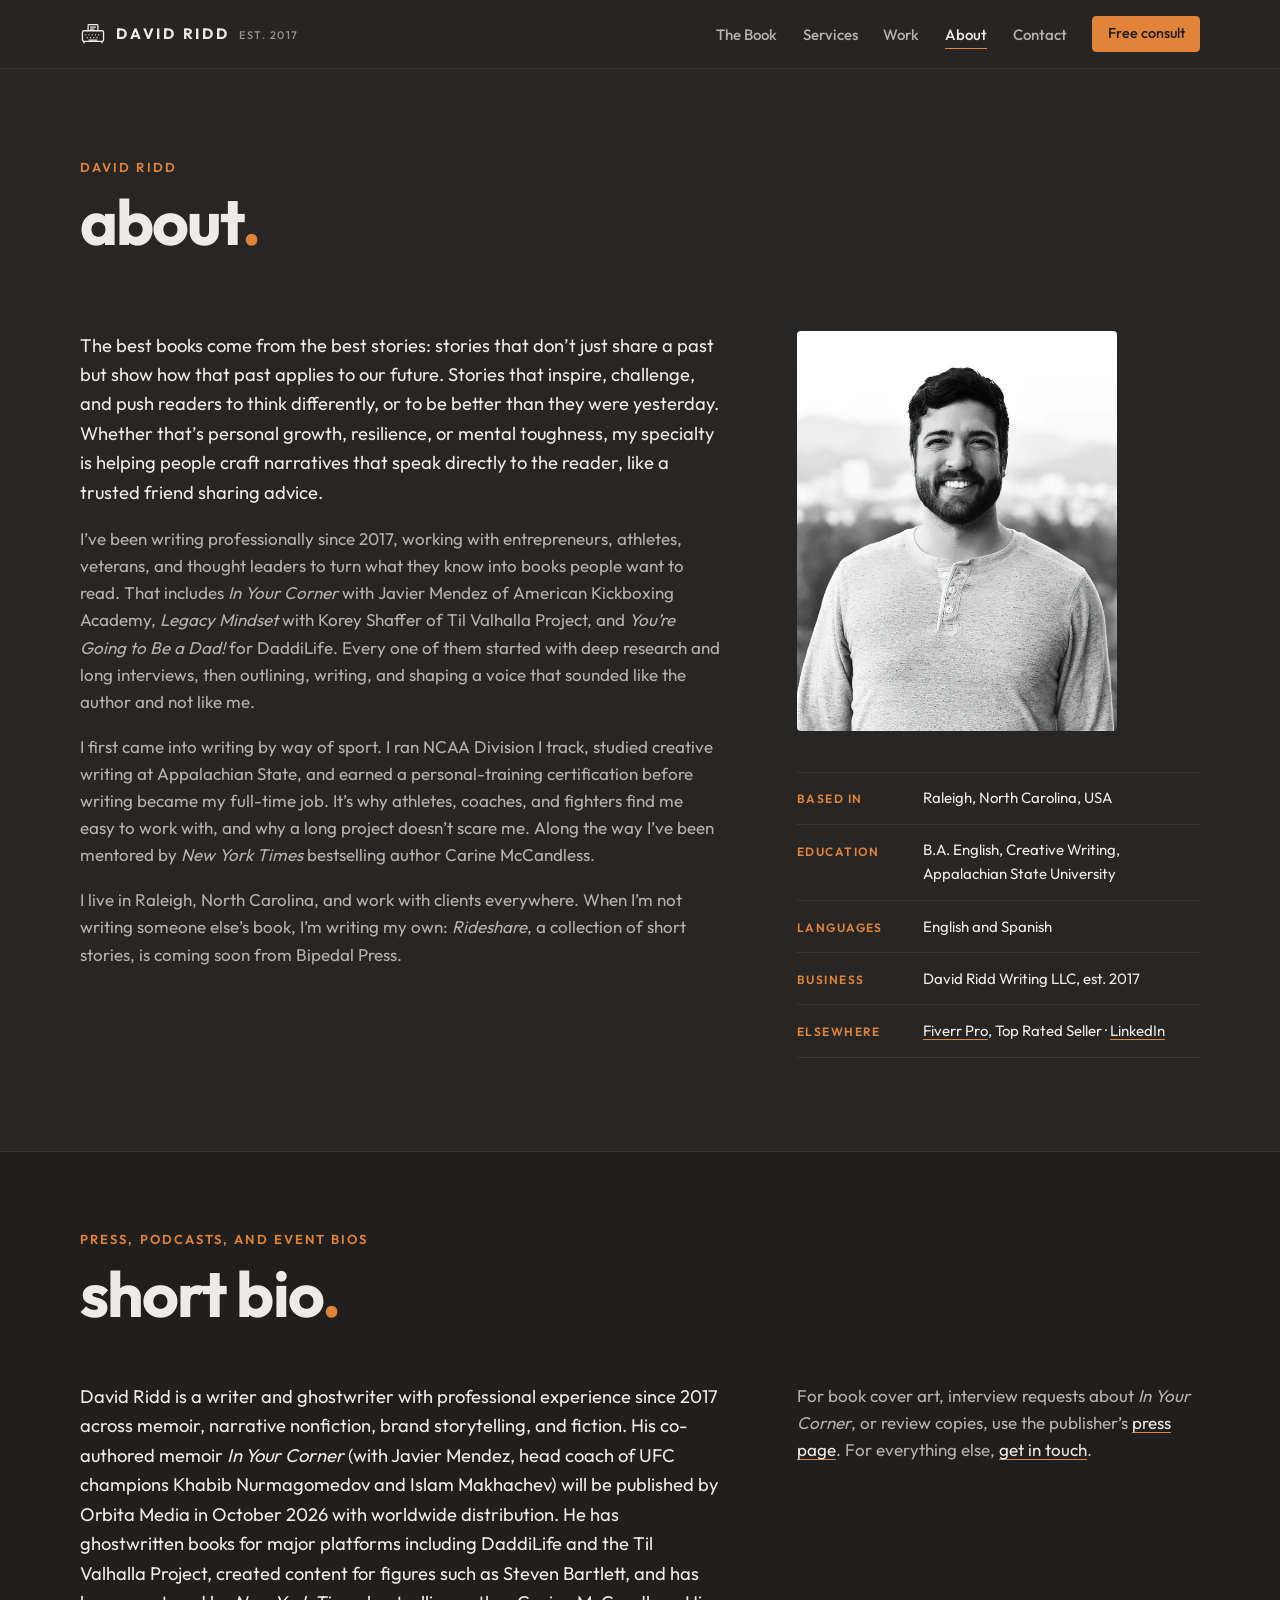
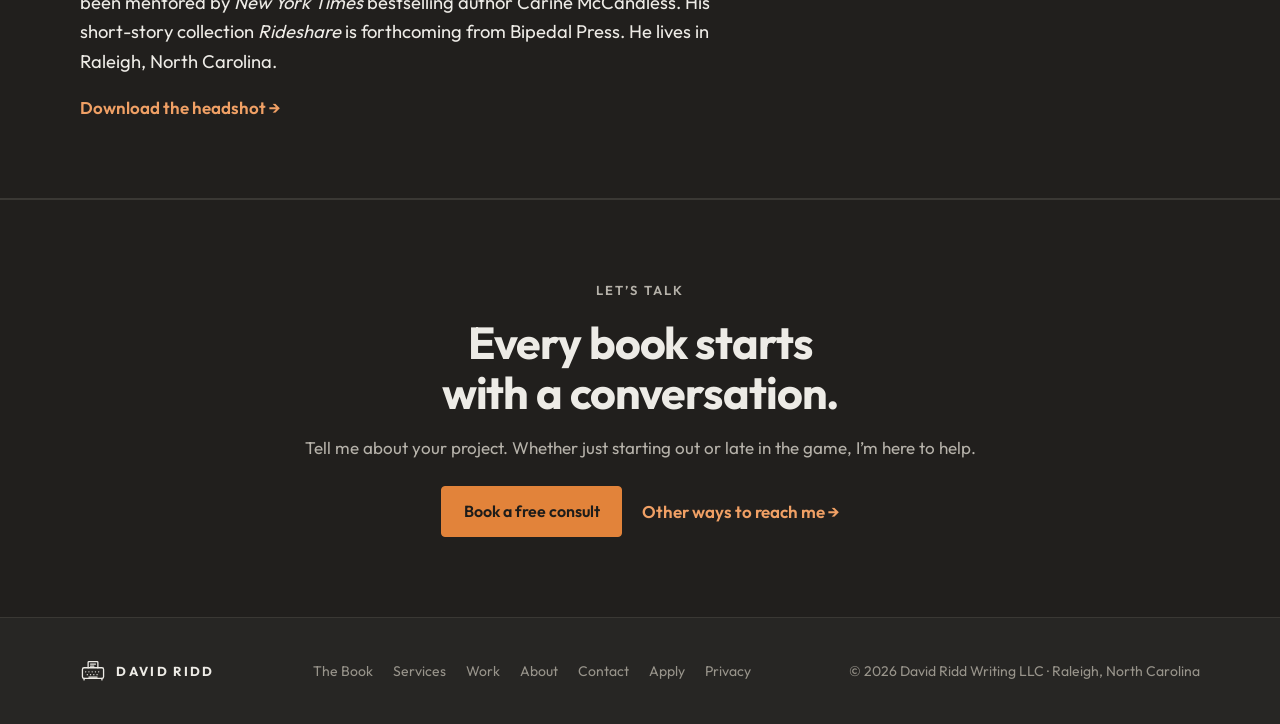
==== commit 24d77540: "add file" ====
--- a/about/index.html
+++ b/about/index.html
@@ -35,7 +35,7 @@
 
   <!-- The typeface is self-hosted: the site makes no third-party requests -->
   <link rel="preload" href="../assets/fonts/Outfit.woff2" as="font" type="font/woff2" crossorigin>
-  <link rel="stylesheet" href="../assets/styles.css?v=15">
+  <link rel="stylesheet" href="../assets/styles.css?v=16">
   <script type="application/ld+json">
   {
     "@context": "https://schema.org",
@@ -69,7 +69,7 @@
   <a class="skip" href="#main">Skip to content</a>
   <header class="site-header">
     <nav class="wrap nav" aria-label="Main">
-      <a class="brand" href="../" aria-label="David Ridd, home">
+      <a class="brand" href="../">
         <svg viewBox="0 0 32 32" fill="none" stroke="currentColor" stroke-width="1.6" stroke-linecap="round" stroke-linejoin="round" aria-hidden="true" focusable="false">
           <path d="M10 12V5.5a1 1 0 0 1 1-1h10a1 1 0 0 1 1 1V12"/>
           <path d="M13 7.5h6M13 10h4"/>
@@ -116,8 +116,8 @@
           </div>
           <div class="about-side">
             <picture>
-              <source type="image/webp" srcset="../assets/headshot-600.webp 600w, ../assets/headshot-1200.webp 1200w" sizes="(max-width: 820px) 300px, 320px">
-              <img src="../assets/headshot-600.jpg" srcset="../assets/headshot-600.jpg 600w, ../assets/headshot-1200.jpg 1200w" sizes="(max-width: 820px) 300px, 320px" width="600" height="769" alt="David Ridd, smiling, in a grey henley with a city skyline out of focus behind him">
+              <source type="image/webp" srcset="../assets/headshot-600.webp 600w, ../assets/headshot-900.webp 900w, ../assets/headshot-1200.webp 1200w" sizes="(max-width: 820px) 300px, 320px">
+              <img src="../assets/headshot-600.jpg" srcset="../assets/headshot-600.jpg 600w, ../assets/headshot-900.jpg 900w, ../assets/headshot-1200.jpg 1200w" sizes="(max-width: 820px) 300px, 320px" width="600" height="769" alt="David Ridd, smiling, in a grey henley with a city skyline out of focus behind him">
             </picture>
             <dl class="facts">
               <div><dt>Based in</dt><dd>Raleigh, North Carolina, USA</dd></div>
@@ -176,11 +176,11 @@
         </svg>
         <span>David Ridd</span>
       </a>
-      <ul class="footer-links"><li><a href="../book/">The Book</a></li><li><a href="../services/">Services</a></li><li><a href="../work/">Work</a></li><li><a href="../about/">About</a></li><li><a href="../contact/">Contact</a></li><li><a href="../apply/">Apply</a></li></ul>
+      <ul class="footer-links"><li><a href="../book/">The Book</a></li><li><a href="../services/">Services</a></li><li><a href="../work/">Work</a></li><li><a href="../about/">About</a></li><li><a href="../contact/">Contact</a></li><li><a href="../apply/">Apply</a></li><li><a href="../privacy/">Privacy</a></li></ul>
       <p>&copy; 2026 David Ridd Writing LLC &middot; Raleigh, North Carolina</p>
     </div>
   </footer>
 
-  <script src="../assets/site.js?v=15" defer></script>
+  <script src="../assets/site.js?v=16" defer></script>
 </body>
 </html>
--- a/assets/styles.css
+++ b/assets/styles.css
@@ -236,7 +236,7 @@
 /* ---------- Services ---------- */
 .services { display: grid; grid-template-columns: repeat(3, minmax(0, 1fr)); gap: clamp(1.5rem, 4vw, 3rem); }
 .service { border-top: 1px solid var(--ink-3); padding-top: 1.4rem; display: grid; grid-template-rows: auto 1fr auto auto; gap: .9rem; align-content: start; min-width: 0; }
-.service h3 { font-size: 1.6rem; }
+.service h2, .service h3 { font-size: 1.6rem; }
 .service p { color: var(--ink-2); }
 .service .price { font-size: .875rem; font-weight: 600; letter-spacing: .08em; text-transform: uppercase; color: var(--ink); }
 .service .price span { color: var(--accent-2); }
@@ -276,7 +276,7 @@
 /* ---------- FAQ ---------- */
 .faq { display: grid; gap: 0; max-width: 60rem; border-top: 1px solid var(--rule); }
 .faq div { display: grid; grid-template-columns: minmax(0, .9fr) minmax(0, 1.4fr); gap: .5rem 2.5rem; padding: 1.25rem 0; border-bottom: 1px solid var(--rule); }
-.faq h3 { font-size: 1.15rem; font-weight: 600; }
+.faq h2, .faq h3 { font-size: 1.15rem; font-weight: 600; }
 .faq p { color: var(--ink-2); }
 @media (max-width: 720px) { .faq div { grid-template-columns: 1fr; } }
 
@@ -293,10 +293,11 @@
 .js .carousel-nav[data-count]:not([data-count="1"]) { display: flex; }
 .c-btn { background: none; border: 1px solid var(--rule); color: var(--ink-2); width: 40px; height: 40px; border-radius: 50%; cursor: pointer; font-size: 1.1rem; line-height: 1; display: grid; place-items: center; transition: border-color .15s ease, color .15s ease; }
 .c-btn:hover { border-color: var(--accent); color: var(--accent-2); }
-.dots { display: flex; gap: .6rem; }
-.dots button { width: 10px; height: 10px; border-radius: 50%; border: 0; padding: 0; background: var(--rule); cursor: pointer; transition: background-color .15s ease, transform .15s ease; }
-.dots button[aria-selected="true"] { background: var(--accent); transform: scale(1.2); }
-.dots button:hover { background: var(--ink-3); }
+.dots { display: flex; gap: .1rem; }
+.dots button { width: 24px; height: 24px; border-radius: 50%; border: 0; padding: 0; background: transparent; cursor: pointer; display: grid; place-items: center; }
+.dots button::before { content: ""; width: 10px; height: 10px; border-radius: 50%; background: var(--rule); transition: background-color .15s ease, transform .15s ease; }
+.dots button[aria-selected="true"]::before { background: var(--accent); transform: scale(1.2); }
+.dots button:hover::before { background: var(--ink-3); }
 .visually-hidden { position: absolute; width: 1px; height: 1px; overflow: hidden; clip: rect(0 0 0 0); clip-path: inset(50%); white-space: nowrap; }
 .quote { max-width: 62ch; margin: 0 auto; text-align: center; display: grid; gap: 1rem; justify-items: center; }
 .quote .mark { font-size: 3.5rem; line-height: .45; color: var(--accent); font-weight: 700; }
@@ -313,12 +314,12 @@
   padding: 1.5rem 0; border-bottom: 1px solid var(--rule);
 }
 .work .role { font-size: .8125rem; font-weight: 600; letter-spacing: .12em; text-transform: uppercase; color: var(--accent); padding-top: .3rem; }
-.work h3 { font-size: 1.35rem; line-height: 1.25; font-weight: 600; letter-spacing: -0.01em; }
-.work h3 span { font-size: .9375rem; color: var(--ink-2); font-style: normal; font-weight: 400; display: block; margin-top: .3rem; letter-spacing: 0; }
+.work h2 { font-size: 1.35rem; line-height: 1.25; font-weight: 600; letter-spacing: -0.01em; }
+.work h2 span { font-size: .9375rem; color: var(--ink-2); font-style: normal; font-weight: 400; display: block; margin-top: .3rem; letter-spacing: 0; }
 .work p { color: var(--ink-2); margin-top: .55rem; max-width: var(--measure); }
-.work h3 a { color: var(--ink); text-decoration: none; }
-.work h3 a::after { content: " \2197"; font-size: .7em; color: var(--accent); font-style: normal; }
-.work h3 a:hover { color: var(--accent-2); text-decoration: underline; }
+.work h2 a { color: var(--ink); text-decoration: none; }
+.work h2 a::after { content: " \2197"; font-size: .7em; color: var(--accent); font-style: normal; }
+.work h2 a:hover { color: var(--accent-2); text-decoration: underline; }
 @media (max-width: 720px) { .work li { grid-template-columns: 1fr; gap: .35rem; } }
 
 /* ---------- Own writing ---------- */
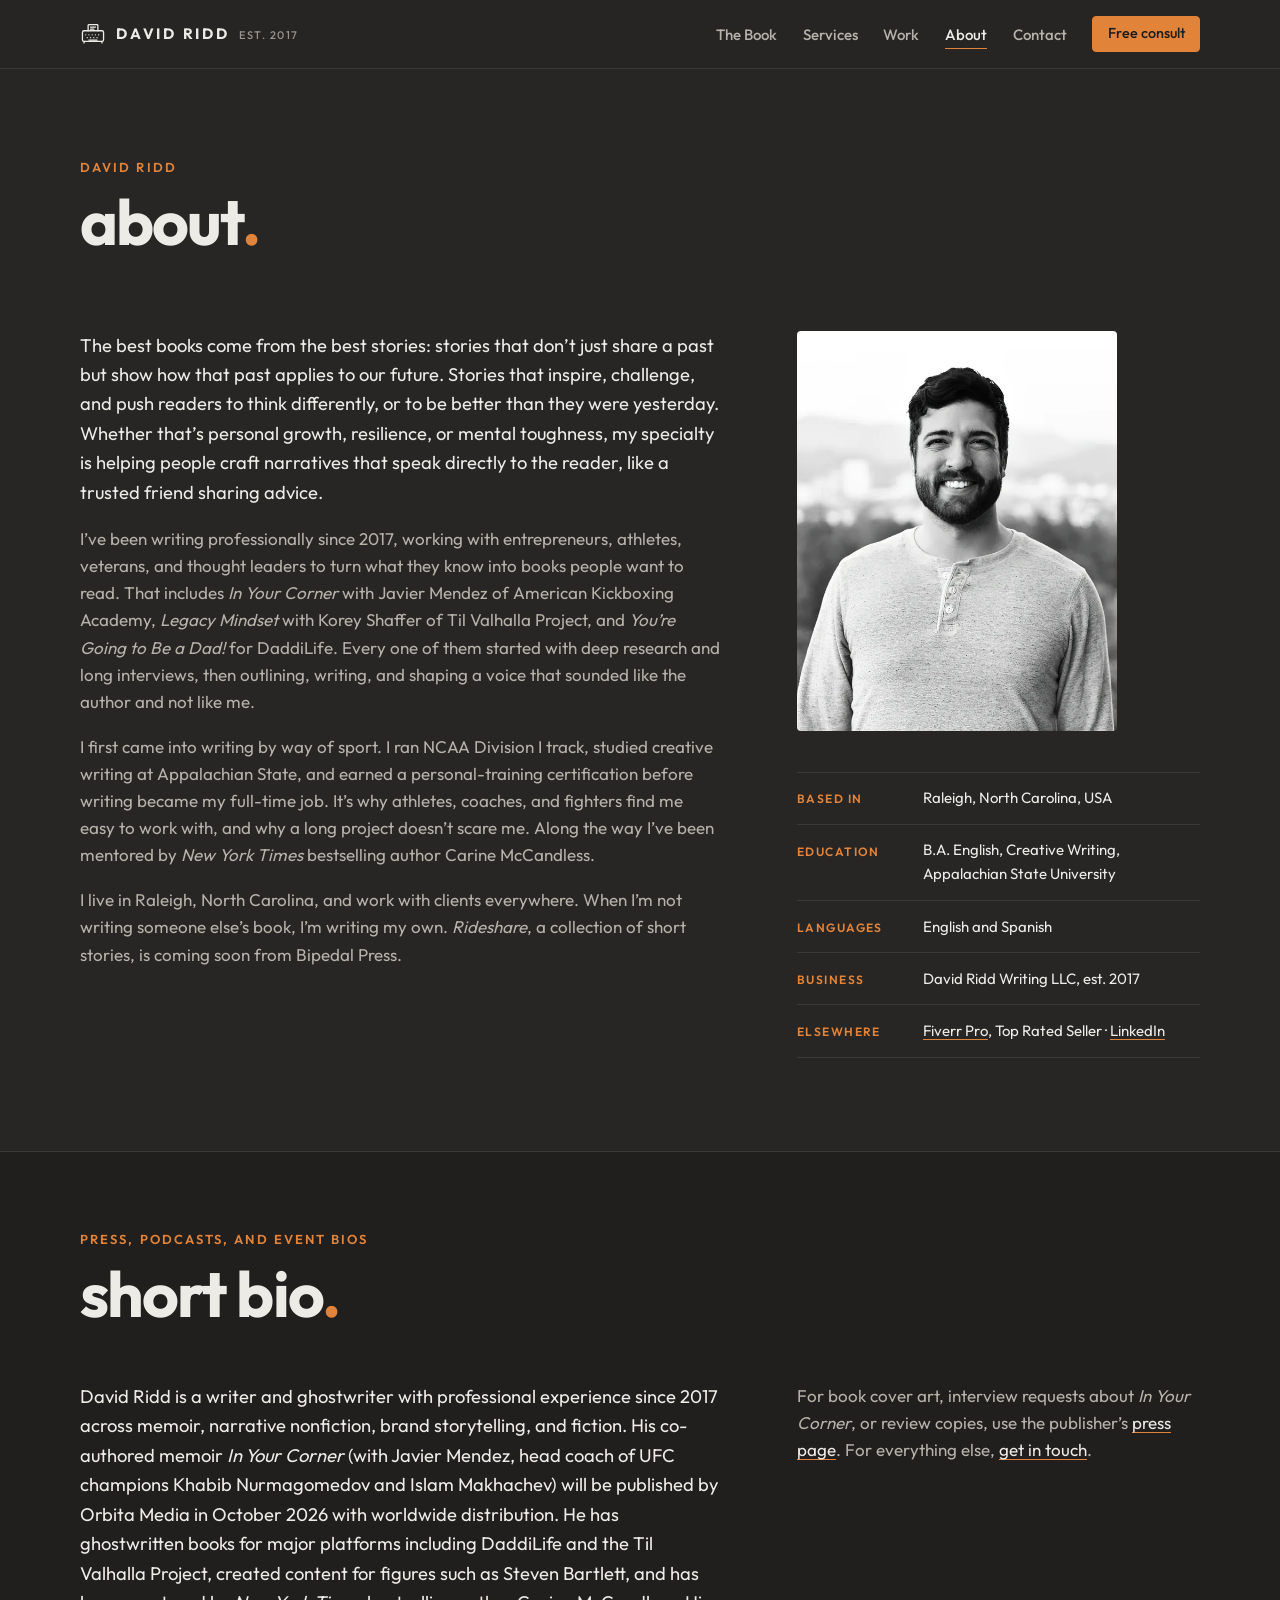
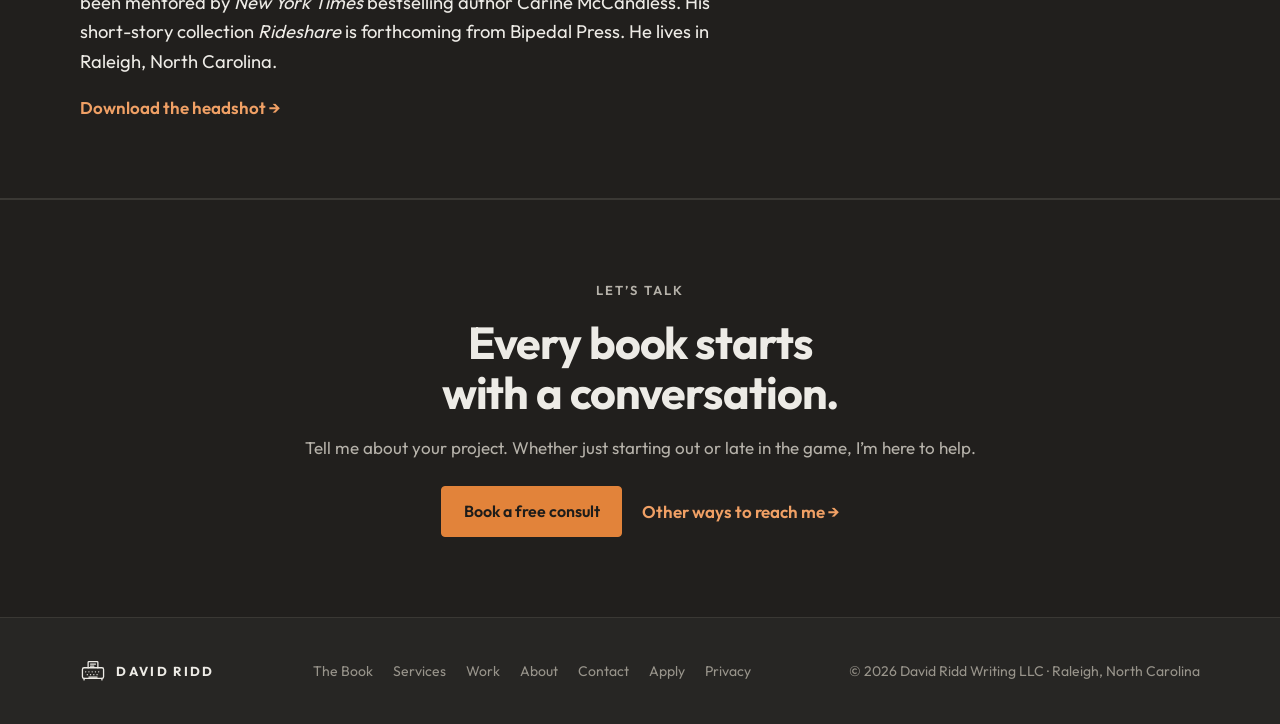
==== commit 834338fb: "add file" ====
--- a/about/index.html
+++ b/about/index.html
@@ -112,7 +112,7 @@
             <p>The best books come from the best stories: stories that don&rsquo;t just share a past but show how that past applies to our future. Stories that inspire, challenge, and push readers to think differently, or to be better than they were yesterday. Whether that&rsquo;s personal growth, resilience, or mental toughness, my specialty is helping people craft narratives that speak directly to the reader, like a trusted friend sharing advice.</p>
             <p>I&rsquo;ve been writing professionally since 2017, working with entrepreneurs, athletes, veterans, and thought leaders to turn what they know into books people want to read. That includes <em>In Your Corner</em> with Javier Mendez of American Kickboxing Academy, <em>Legacy Mindset</em> with Korey Shaffer of Til Valhalla Project, and <em>You&rsquo;re Going to Be a Dad!</em> for DaddiLife. Every one of them started with deep research and long interviews, then outlining, writing, and shaping a voice that sounded like the author and not like me.</p>
             <p>I first came into writing by way of sport. I ran NCAA Division I track, studied creative writing at Appalachian State, and earned a personal-training certification before writing became my full-time job. It&rsquo;s why athletes, coaches, and fighters find me easy to work with, and why a long project doesn&rsquo;t scare me. Along the way I&rsquo;ve been mentored by <em>New York Times</em> bestselling author Carine McCandless.</p>
-            <p>I live in Raleigh, North Carolina, and work with clients everywhere. When I&rsquo;m not writing someone else&rsquo;s book, I&rsquo;m writing my own: <em>Rideshare</em>, a collection of short stories, is coming soon from Bipedal Press.</p>
+            <p>I live in Raleigh, North Carolina, and work with clients everywhere. When I&rsquo;m not writing someone else&rsquo;s book, I&rsquo;m writing my own. <em>Rideshare</em>, a collection of short stories, is coming soon from Bipedal Press.</p>
           </div>
           <div class="about-side">
             <picture>
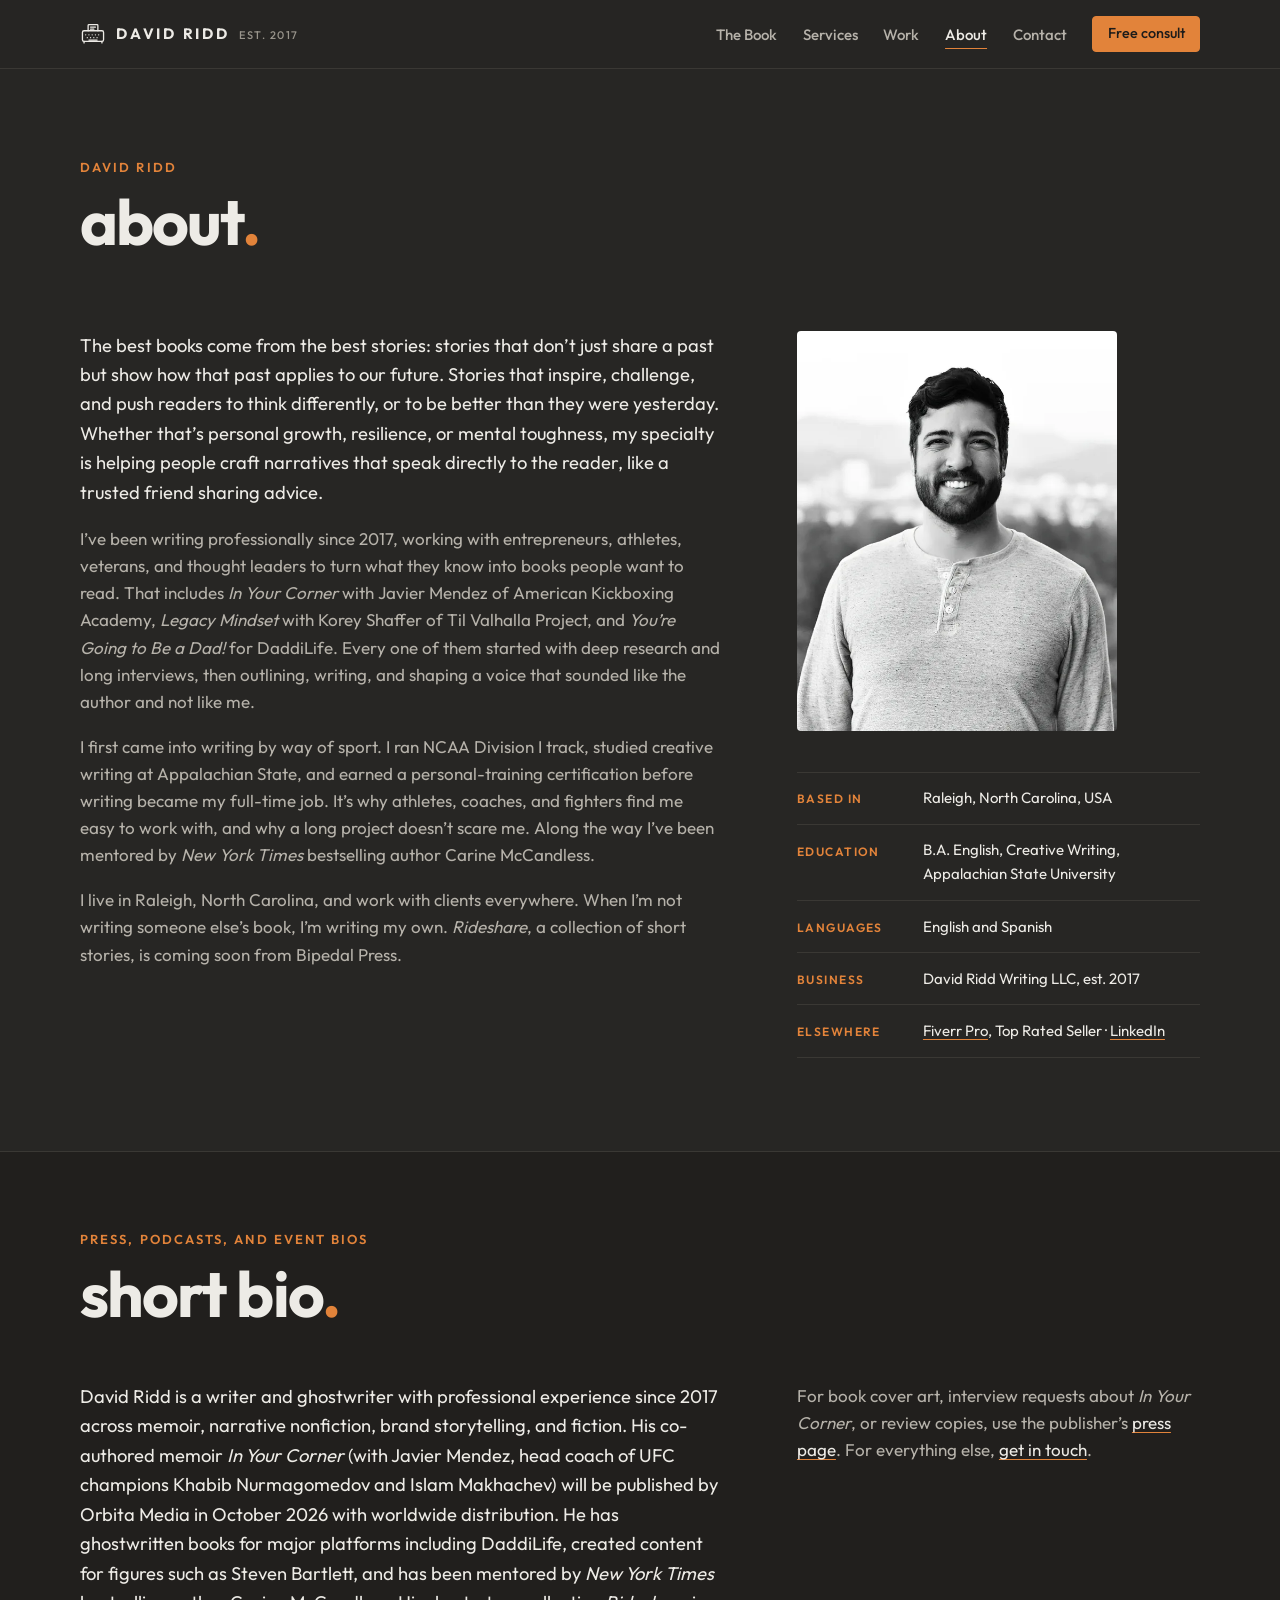
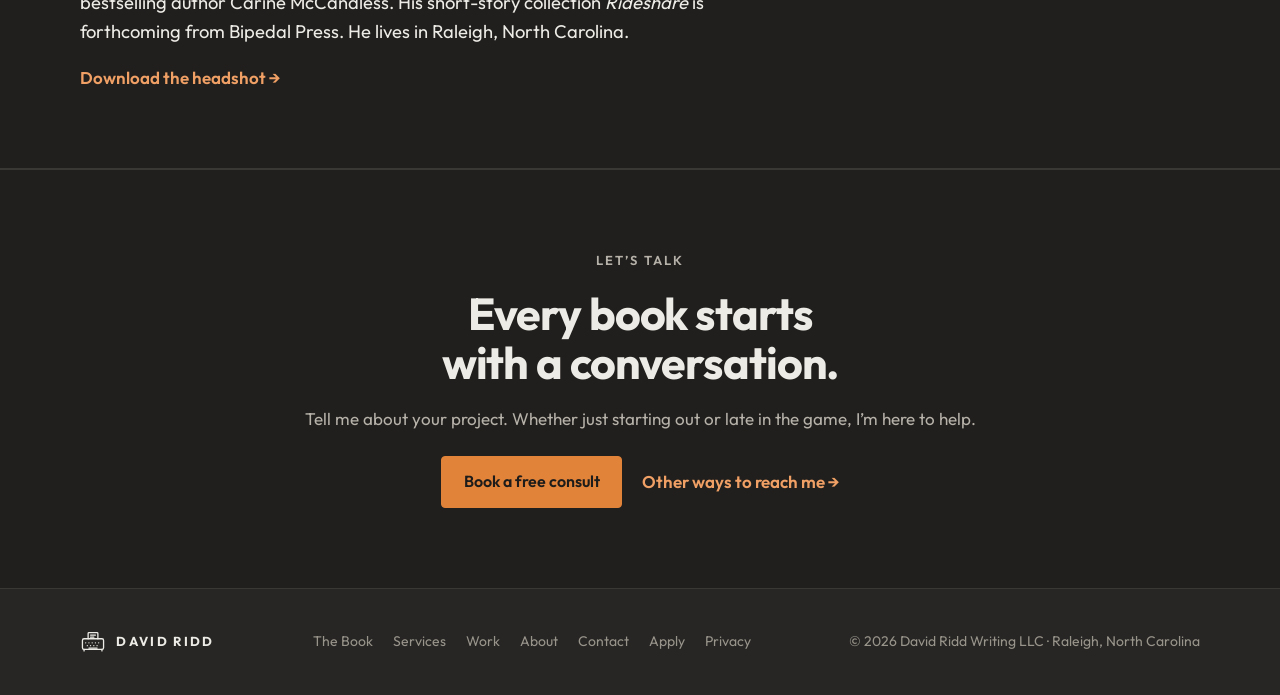
==== commit 8f5ddcdb: "new files" ====
--- a/about/index.html
+++ b/about/index.html
@@ -35,7 +35,7 @@
 
   <!-- The typeface is self-hosted: the site makes no third-party requests -->
   <link rel="preload" href="../assets/fonts/Outfit.woff2" as="font" type="font/woff2" crossorigin>
-  <link rel="stylesheet" href="../assets/styles.css?v=16">
+  <link rel="stylesheet" href="../assets/styles.css?v=27">
   <script type="application/ld+json">
   {
     "@context": "https://schema.org",
@@ -52,7 +52,7 @@
         "address": { "@type": "PostalAddress", "addressLocality": "Raleigh", "addressRegion": "NC", "addressCountry": "US" },
         "alumniOf": { "@type": "CollegeOrUniversity", "name": "Appalachian State University" },
         "knowsLanguage": ["en", "es"],
-        "sameAs": ["https://www.linkedin.com/in/david-riddleberger-ii-784300b7/", "https://www.fiverr.com/davidridd1", "https://www.instagram.com/riddwrites/", "https://www.amazon.com/stores/David-Ridd/author/B06WVLKZYP"]
+        "sameAs": ["https://www.linkedin.com/in/david-riddleberger-ii-784300b7/", "https://www.fiverr.com/davidridd1", "https://www.instagram.com/david.ridd/", "https://www.amazon.com/stores/David-Ridd/author/B06WVLKZYP"]
       },
       {
         "@type": "WebSite",
@@ -117,7 +117,7 @@
           <div class="about-side">
             <picture>
               <source type="image/webp" srcset="../assets/headshot-600.webp 600w, ../assets/headshot-900.webp 900w, ../assets/headshot-1200.webp 1200w" sizes="(max-width: 820px) 300px, 320px">
-              <img src="../assets/headshot-600.jpg" srcset="../assets/headshot-600.jpg 600w, ../assets/headshot-900.jpg 900w, ../assets/headshot-1200.jpg 1200w" sizes="(max-width: 820px) 300px, 320px" width="600" height="769" alt="David Ridd, smiling, in a grey henley with a city skyline out of focus behind him">
+              <img src="../assets/headshot-600.jpg" srcset="../assets/headshot-600.jpg 600w, ../assets/headshot-900.jpg 900w, ../assets/headshot-1200.jpg 1200w" sizes="(max-width: 820px) 300px, 320px" width="600" height="770" alt="David Ridd, smiling, in a grey henley with a city skyline out of focus behind him">
             </picture>
             <dl class="facts">
               <div><dt>Based in</dt><dd>Raleigh, North Carolina, USA</dd></div>
@@ -139,7 +139,7 @@
         </div>
         <div class="about-grid">
           <div class="about-text">
-            <p class="muted">David Ridd is a writer and ghostwriter with professional experience since 2017 across memoir, narrative nonfiction, brand storytelling, and fiction. His co-authored memoir <em>In Your Corner</em> (with Javier Mendez, head coach of UFC champions Khabib Nurmagomedov and Islam Makhachev) will be published by Orbita Media in October 2026 with worldwide distribution. He has ghostwritten books for major platforms including DaddiLife and the Til Valhalla Project, created content for figures such as Steven Bartlett, and has been mentored by <em>New York Times</em> bestselling author Carine McCandless. His short-story collection <em>Rideshare</em> is forthcoming from Bipedal Press. He lives in Raleigh, North Carolina.</p>
+            <p class="muted">David Ridd is a writer and ghostwriter with professional experience since 2017 across memoir, narrative nonfiction, brand storytelling, and fiction. His co-authored memoir <em>In Your Corner</em> (with Javier Mendez, head coach of UFC champions Khabib Nurmagomedov and Islam Makhachev) will be published by Orbita Media in October 2026 with worldwide distribution. He has ghostwritten books for major platforms including DaddiLife, created content for figures such as Steven Bartlett, and has been mentored by <em>New York Times</em> bestselling author Carine McCandless. His short-story collection <em>Rideshare</em> is forthcoming from Bipedal Press. He lives in Raleigh, North Carolina.</p>
             <p><a class="arrow-link" href="../assets/headshot-1200.jpg" download="David-Ridd-headshot.jpg">Download the headshot</a></p>
           </div>
           <div class="about-side">
@@ -181,6 +181,6 @@
     </div>
   </footer>
 
-  <script src="../assets/site.js?v=16" defer></script>
+  <script src="../assets/site.js?v=27" defer></script>
 </body>
 </html>
--- a/assets/styles.css
+++ b/assets/styles.css
@@ -176,14 +176,22 @@
 }
 .hero h1 .hl { color: var(--accent); }
 .hero .lead { max-width: 56ch; }
+.hero-copy { display: grid; gap: .9rem; }
+.hero-points { list-style: none; display: grid; gap: .5rem; max-width: 56ch; font-size: 1.0625rem; line-height: 1.5; color: var(--ink-2); }
+.hero-points li { display: grid; grid-template-columns: 1.6rem minmax(0, 1fr); align-items: baseline; }
+.hero-points li::before { content: "\2014"; color: var(--accent); font-weight: 600; }
+.hero-points strong { color: var(--ink); font-weight: 600; }
 .hero-actions { display: flex; flex-wrap: wrap; gap: .8rem 1.25rem; align-items: center; }
 .hero-photo { margin: 0; justify-self: end; width: min(100%, 420px); min-width: 0; }
 .hero-photo img { width: 100%; aspect-ratio: 4 / 5; object-fit: cover; object-position: 50% 20%; border-radius: 4px; }
 .hero-photo figcaption { margin-top: .75rem; font-size: .8125rem; color: var(--ink-3); letter-spacing: .06em; }
 @media (max-width: 820px) {
-  .hero-grid { grid-template-columns: 1fr; }
-  .hero-photo { order: -1; justify-self: start; width: min(100%, 300px); }
-  .hero-photo img { aspect-ratio: 1 / 1; object-position: 50% 25%; }
+  .hero { padding-top: 0; }
+  .hero-grid { grid-template-columns: 1fr; gap: 0; }
+  .hero-text { border-left: 0; padding-left: 0; position: relative; z-index: 1; margin-top: -3.5rem; }
+  .hero-photo { order: -1; justify-self: stretch; width: auto; margin: 0 calc(-1 * var(--gutter)); }
+  .hero-photo img { aspect-ratio: 4 / 5; object-position: 50% 15%; border-radius: 0; -webkit-mask-image: linear-gradient(to bottom, #000 55%, transparent 100%); mask-image: linear-gradient(to bottom, #000 55%, transparent 100%); }
+  .hero-photo figcaption { display: none; }
 }
 
 /* Proof strip */
@@ -196,8 +204,25 @@
 .proof dt { font-size: 2rem; font-weight: 600; line-height: 1; color: var(--ink); letter-spacing: -0.02em; font-variant-numeric: tabular-nums; }
 .proof dd { margin: 0; font-size: .875rem; color: var(--ink-2); }
 @media (max-width: 720px) { .proof { grid-template-columns: repeat(2, minmax(0, 1fr)); } }
-.clients { margin-top: 1.75rem; font-size: .9375rem; color: var(--ink-2); line-height: 1.8; }
-.clients span { display: inline-block; margin-right: .75rem; font-size: .75rem; font-weight: 600; letter-spacing: .12em; text-transform: uppercase; color: var(--ink-3); }
+.clients-marquee { margin-top: 2rem; }
+.clients-head { display: flex; align-items: center; justify-content: space-between; gap: 1rem; margin-bottom: 1rem; }
+.clients-label { font-size: .75rem; font-weight: 600; letter-spacing: .12em; text-transform: uppercase; color: var(--ink-3); }
+.marquee-toggle { display: inline-flex; align-items: center; gap: .5rem; min-height: 24px; padding: 0 .1rem; background: none; border: 0; border-radius: 2px; color: var(--ink-3); font: inherit; font-size: .75rem; font-weight: 600; letter-spacing: .12em; text-transform: uppercase; cursor: pointer; }
+.marquee-toggle:hover { color: var(--ink); }
+.marquee-toggle::before { content: ""; width: 8px; height: 9px; border-left: 3px solid currentColor; border-right: 3px solid currentColor; }
+.marquee-toggle.is-paused::before { width: 0; height: 0; border-style: solid; border-width: 5px 0 5px 8px; border-color: transparent transparent transparent currentColor; }
+.marquee { display: flex; overflow: hidden; -webkit-mask-image: linear-gradient(90deg, transparent, #000 8%, #000 92%, transparent); mask-image: linear-gradient(90deg, transparent, #000 8%, #000 92%, transparent); }
+.logos { list-style: none; display: flex; flex: none; align-items: center; gap: 3.5rem; padding-right: 3.5rem; animation: marquee 48s linear infinite; }
+.marquee:hover .logos, .marquee.is-paused .logos { animation-play-state: paused; }
+@media (min-width: 821px) { .logos { animation-duration: 70s; } }
+@keyframes marquee { to { transform: translateX(-100%); } }
+.wordmark { font-weight: 700; font-size: 1.3rem; letter-spacing: -0.01em; color: var(--ink); white-space: nowrap; }
+.logos img { display: block; }
+@media (prefers-reduced-motion: reduce) {
+  .marquee { display: block; overflow: visible; -webkit-mask-image: none; mask-image: none; }
+  .logos { flex-wrap: wrap; gap: 1rem 2.25rem; padding-right: 0; }
+  .logos[aria-hidden] { display: none; }
+}
 
 /* ---------- Book ---------- */
 .book-grid {
@@ -218,12 +243,26 @@
   font-size: 1.3rem; line-height: 1.4; color: var(--ink); font-weight: 500; letter-spacing: -0.01em;
 }
 .epigraph cite { display: block; margin-top: .5rem; font-style: normal; font-size: .8125rem; letter-spacing: .1em; text-transform: uppercase; color: var(--ink-3); font-weight: 500; }
+.epigraph cite a { color: var(--ink-3); }
+.epigraph cite a:hover { color: var(--accent-2); }
+.verdict { margin-top: clamp(2rem, 4vw, 3rem); max-width: 60rem; }
 .book-actions { display: flex; flex-wrap: wrap; gap: .8rem 1.25rem; align-items: center; margin-top: .25rem; }
 .book-teaser .book-cover { width: min(100%, 280px); }
+.made-foot { display: grid; grid-template-columns: min(100%, 380px) minmax(0, 1fr); gap: 2rem 4rem; align-items: center; margin-top: clamp(2.5rem, 5vw, 4rem); }
+.made-foot .verdict { margin: 0; }
+.photos { display: grid; gap: 1.5rem; align-content: start; }
+.made-foot:has(.photo + .photo) { grid-template-columns: minmax(0, 1fr); }
+.made-foot:has(.photo + .photo) .photos { grid-template-columns: repeat(2, minmax(0, 1fr)); max-width: 52rem; }
+.photo { margin: 0; }
+.photo img { display: block; width: 100%; height: auto; border-radius: 4px; box-shadow: 0 30px 50px -28px rgba(0, 0, 0, .9), 0 0 0 1px rgba(255, 255, 255, .05); }
+.photo figcaption { margin-top: .8rem; font-size: .875rem; line-height: 1.45; color: var(--ink-3); }
 @media (max-width: 820px) {
   .book-grid { grid-template-columns: 1fr; }
   .book-cover, .book-teaser .book-cover { justify-self: start; width: min(100%, 240px); }
   .book-cover-sticky { position: static; }
+  .made-foot { grid-template-columns: 1fr; }
+  .made-foot .photos { width: min(100%, 420px); }
+  .made-foot:has(.photo + .photo) .photos { grid-template-columns: minmax(0, 1fr); }
 }
 
 /* Case-study list on the book page */
@@ -235,17 +274,21 @@
 
 /* ---------- Services ---------- */
 .services { display: grid; grid-template-columns: repeat(3, minmax(0, 1fr)); gap: clamp(1.5rem, 4vw, 3rem); }
-.service { border-top: 1px solid var(--ink-3); padding-top: 1.4rem; display: grid; grid-template-rows: auto 1fr auto auto; gap: .9rem; align-content: start; min-width: 0; }
+.service { border-top: 1px solid var(--ink-3); padding-top: 1.4rem; display: grid; grid-template-rows: auto auto 1fr auto auto; gap: .9rem; align-content: start; min-width: 0; transition: border-color .25s ease; }
+.service:hover, .service:focus-within { border-top-color: var(--accent); }
+.s-icon { display: block; width: 42px; height: 42px; color: var(--ink-3); transition: color .25s ease, transform .25s ease; }
+.s-icon svg { width: 100%; height: 100%; display: block; }
+.service:hover .s-icon, .service:focus-within .s-icon { color: var(--accent); transform: translateY(-3px); }
 .service h2, .service h3 { font-size: 1.6rem; }
 .service p { color: var(--ink-2); }
 .service .price { font-size: .875rem; font-weight: 600; letter-spacing: .08em; text-transform: uppercase; color: var(--ink); }
 .service .price span { color: var(--accent-2); }
-.avail { display: inline-flex; align-items: center; gap: .55rem; font-size: .875rem; font-weight: 500; color: var(--ink); }
-.avail::before { content: ""; width: .5rem; height: .5rem; border-radius: 50%; background: var(--accent); box-shadow: 0 0 0 3px rgba(226, 131, 58, .22); flex: none; animation: avail-pulse 2.4s ease-out infinite; }
-@keyframes avail-pulse {
-  0% { box-shadow: 0 0 0 0 rgba(226, 131, 58, .55); }
-  70% { box-shadow: 0 0 0 8px rgba(226, 131, 58, 0); }
-  100% { box-shadow: 0 0 0 0 rgba(226, 131, 58, 0); }
+.avail { position: relative; display: inline-flex; align-items: center; gap: .55rem; font-size: .875rem; font-weight: 500; color: var(--ink); }
+.avail::before { content: ""; width: .5rem; height: .5rem; border-radius: 50%; background: var(--accent); box-shadow: 0 0 0 3px rgba(226, 131, 58, .22); flex: none; }
+.avail::after { content: ""; position: absolute; left: 0; top: 50%; width: .5rem; height: .5rem; margin-top: -.25rem; border-radius: 50%; background: rgba(226, 131, 58, .55); animation: avail-ring 2.4s ease-out infinite; pointer-events: none; }
+@keyframes avail-ring {
+  0% { transform: scale(1); opacity: 1; }
+  70%, 100% { transform: scale(3); opacity: 0; }
 }
 .service .body { display: grid; gap: .9rem; align-content: start; }
 .service .avail { margin-top: -.2rem; }
@@ -304,10 +347,31 @@
 .quote blockquote { margin: 0; font-size: clamp(1.1rem, 1rem + .5vw, 1.3rem); line-height: 1.55; font-weight: 400; text-wrap: pretty; }
 .quote figcaption { font-size: .8125rem; letter-spacing: .12em; text-transform: uppercase; color: var(--ink-2); font-weight: 500; }
 .quote figcaption em { font-style: italic; text-transform: none; letter-spacing: 0; font-size: 1rem; color: var(--ink); font-weight: 500; }
-.quote figcaption a { color: var(--ink); text-decoration: none; }
+.quote figcaption a { color: var(--ink); text-decoration: underline; text-decoration-color: var(--accent); text-underline-offset: .2em; }
 .quote figcaption a:hover { color: var(--accent-2); text-decoration: underline; }
 
 /* ---------- Work ---------- */
+/* ---------- The four books at the top of the Work page ---------- */
+.books { padding-top: clamp(2rem, 4vw, 3rem); }
+.shelf { container-type: inline-size; list-style: none; display: flex; flex-wrap: wrap; gap: 3rem 2rem; padding: 1rem .75rem 0; margin: 0 -.75rem; }
+.shelf li { --cover: min(340px, (25cqw - 1.5rem) * 1.5); position: relative; flex: none; width: calc(25% - 1.5rem); }
+.shelf li::after { content: ""; position: absolute; left: -.75rem; right: -.75rem; top: var(--cover); height: 2px; background: var(--ink-3); }
+.shelf a { display: grid; grid-template-rows: var(--cover) auto; gap: 1rem; text-decoration: none; color: var(--ink-2); }
+.shelf .cover { position: relative; z-index: 1; align-self: end; justify-self: center; max-height: var(--cover); max-width: 100%; width: auto; height: auto; display: block; border-radius: 2px; box-shadow: 0 10px 18px -8px rgba(0, 0, 0, .7); transition: transform .3s cubic-bezier(.2, .7, .2, 1), box-shadow .3s ease; }
+.shelf picture.cover img { height: var(--cover); width: auto; max-width: 100%; display: block; border-radius: 2px; }
+.shelf .cover-plain { height: var(--cover); }
+.shelf .cover-plain { width: 100%; display: grid; align-content: end; gap: .4rem; padding: 1rem .9rem; background: linear-gradient(90deg, #3b3934 0, #46433d 9px, #2f2d2a 11px, #34322e 100%); border: 1px solid var(--rule); color: var(--ink); }
+.shelf .cover-plain .t { font-weight: 700; font-size: .95rem; line-height: 1.15; letter-spacing: -0.01em; text-wrap: balance; }
+.shelf .cover-plain .a { font-size: .6875rem; letter-spacing: .1em; text-transform: uppercase; color: var(--ink-3); }
+.shelf a:hover .cover, .shelf a:focus-visible .cover { transform: translateY(-12px) rotate(-1.5deg); box-shadow: 0 26px 32px -12px rgba(0, 0, 0, .75); }
+.shelf .cap { font-size: .875rem; line-height: 1.35; }
+.shelf .cap strong { display: block; color: var(--ink); font-weight: 600; transition: color .2s ease; }
+.shelf .cap .role { display: block; font-size: .6875rem; font-weight: 600; letter-spacing: .1em; text-transform: uppercase; color: var(--accent); margin: .2rem 0 .15rem; }
+.shelf a:hover .cap strong, .shelf a:focus-visible .cap strong { color: var(--accent-2); }
+@media (prefers-reduced-motion: reduce) { .shelf a:hover .cover, .shelf a:focus-visible .cover { transform: none; } }
+@media (max-width: 900px) { .shelf li { --cover: min(240px, (25cqw - 1.5rem) * 1.5); } }
+@media (max-width: 640px) { .shelf { gap: 2.25rem 1rem; } .shelf li { --cover: min(230px, (50cqw - .5rem) * 1.5); width: calc(50% - .5rem); } .shelf li::after { left: -.5rem; right: -.5rem; } }
+
 .work { list-style: none; border-top: 1px solid var(--rule); }
 .work li {
   display: grid; grid-template-columns: 200px minmax(0, 1fr); gap: .5rem 2.5rem;
